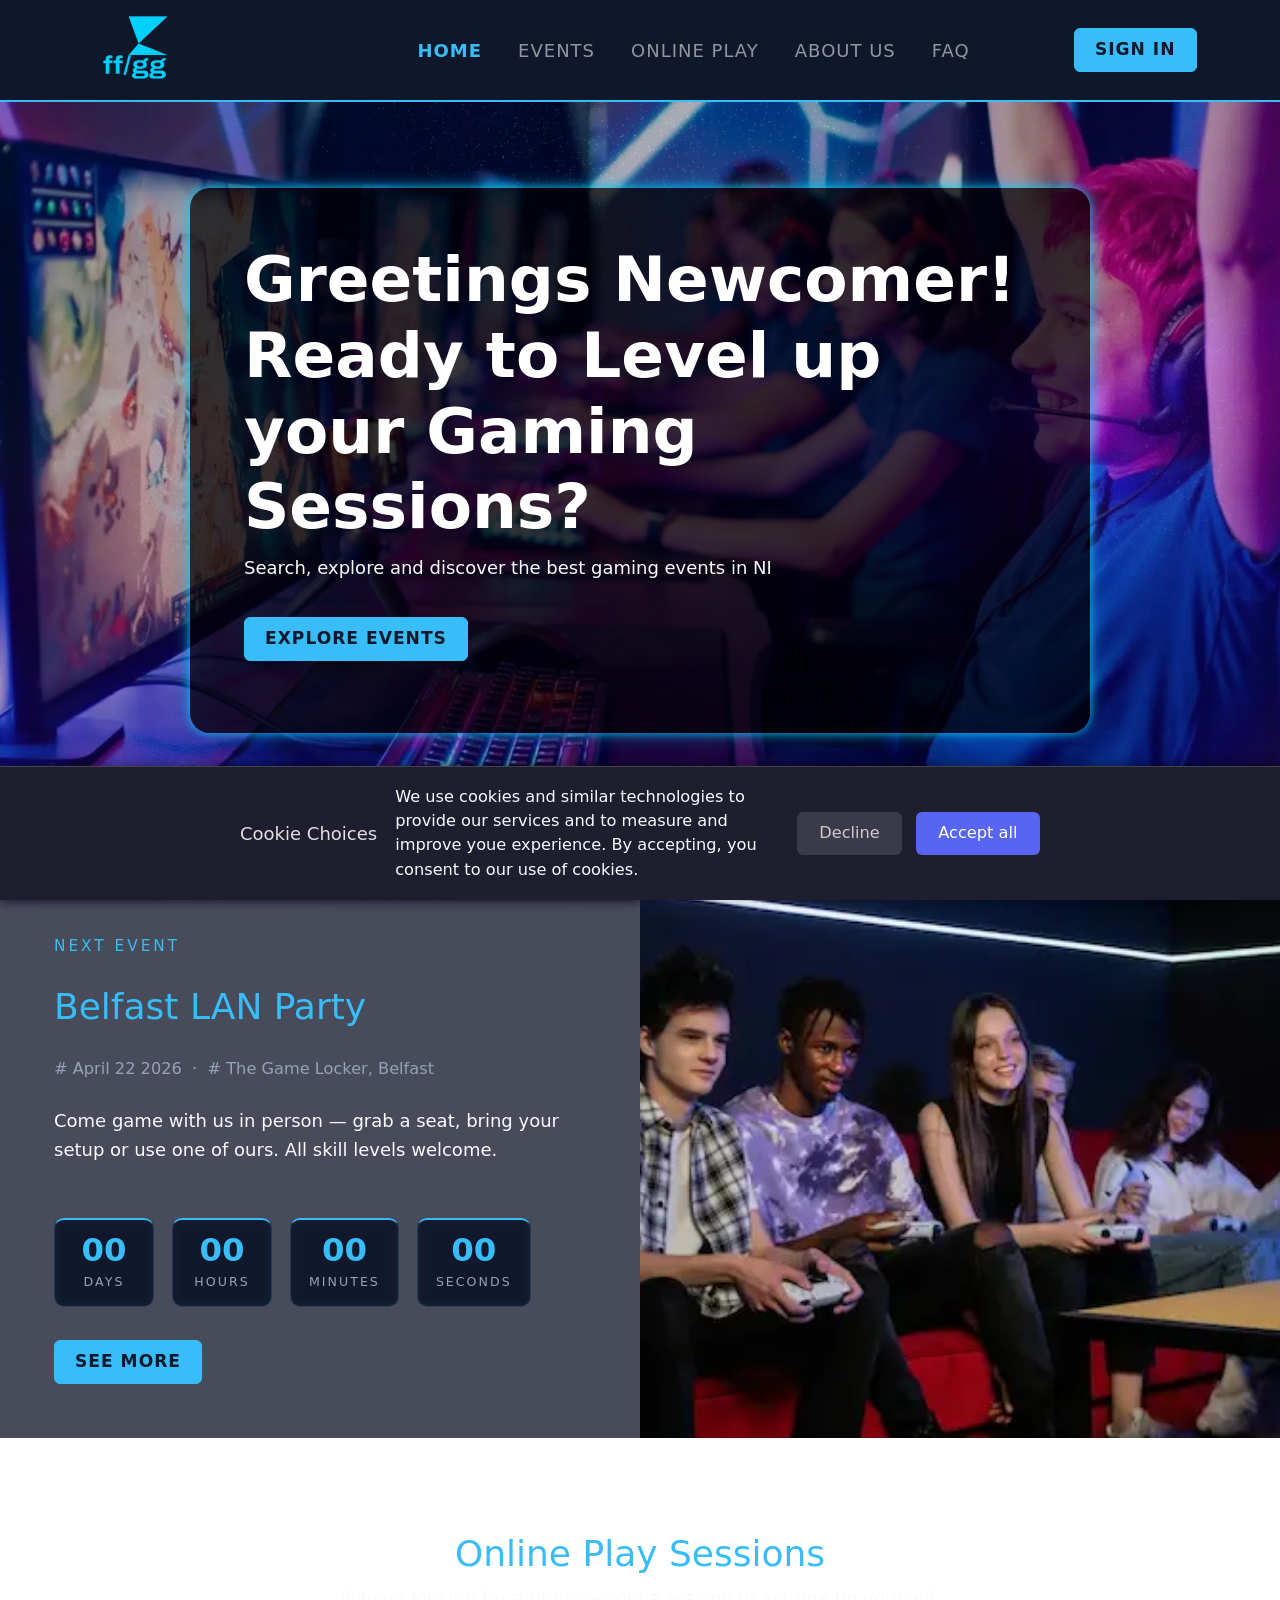
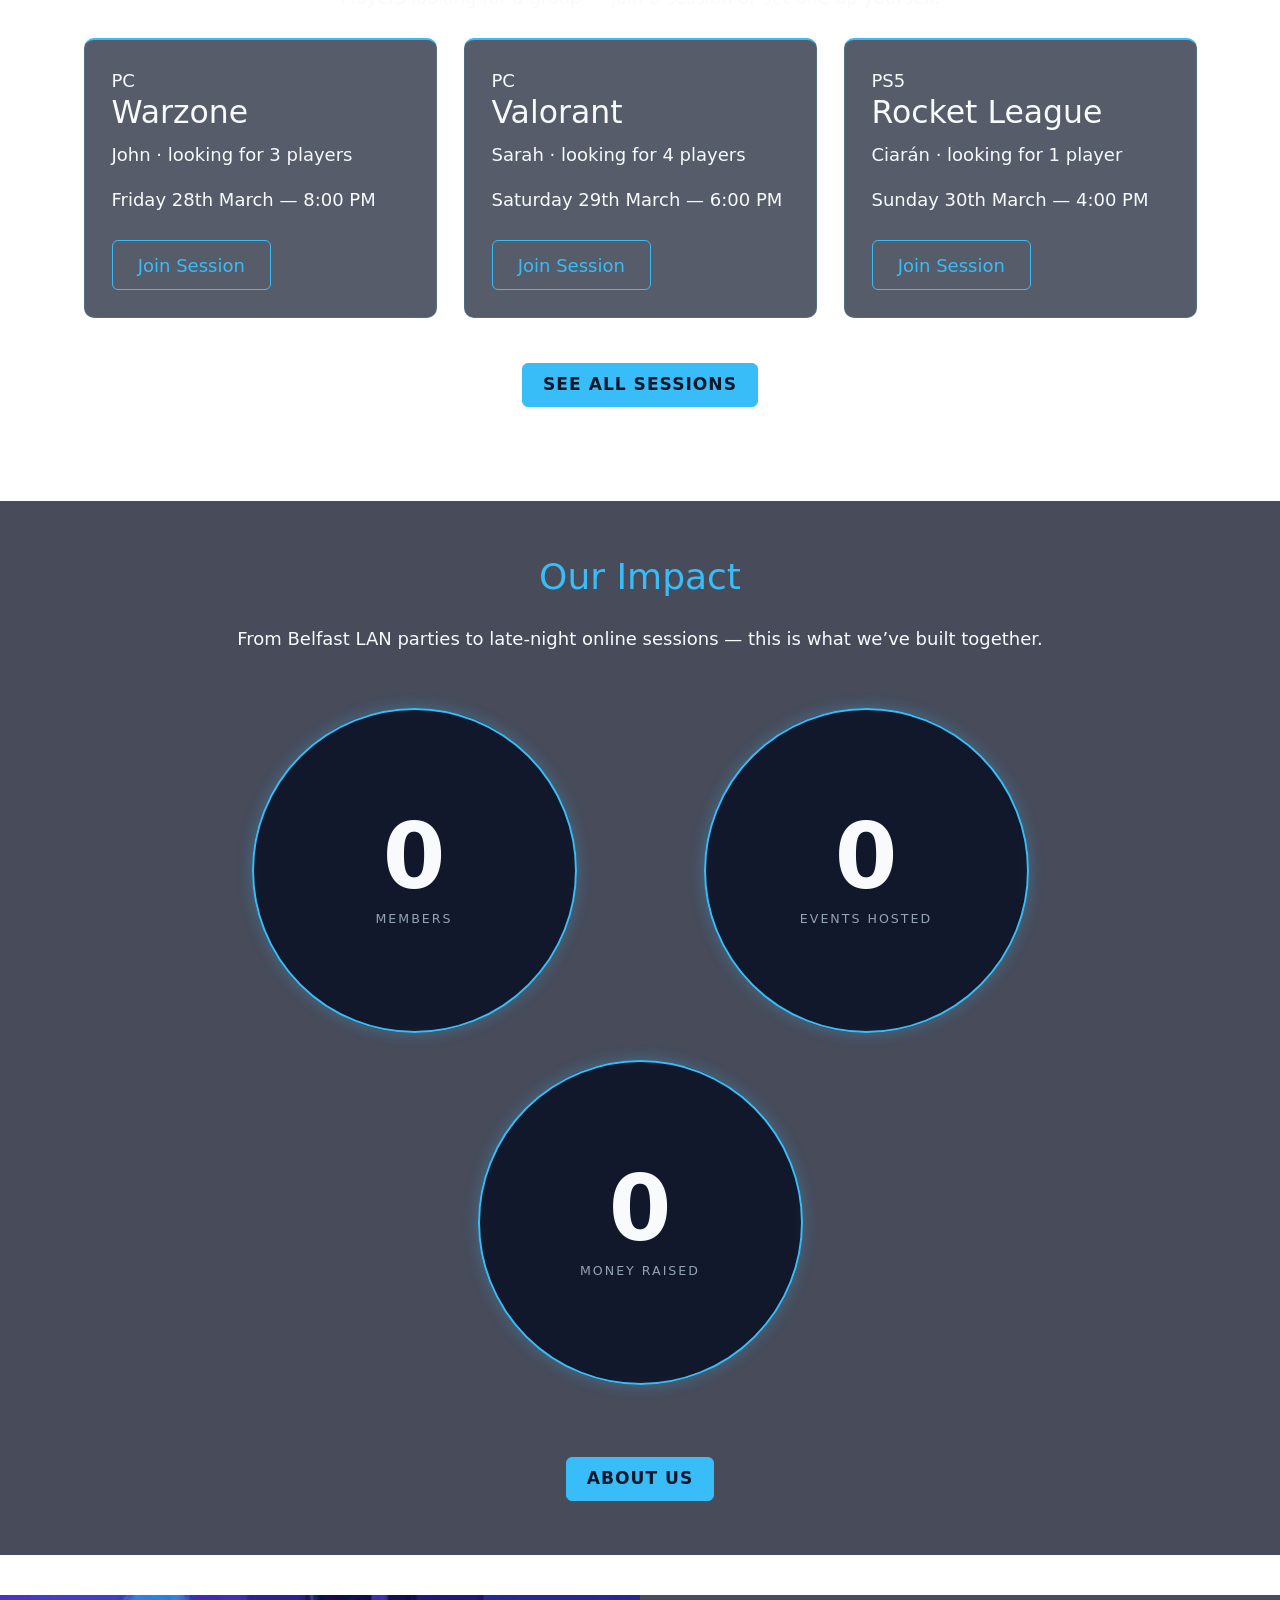
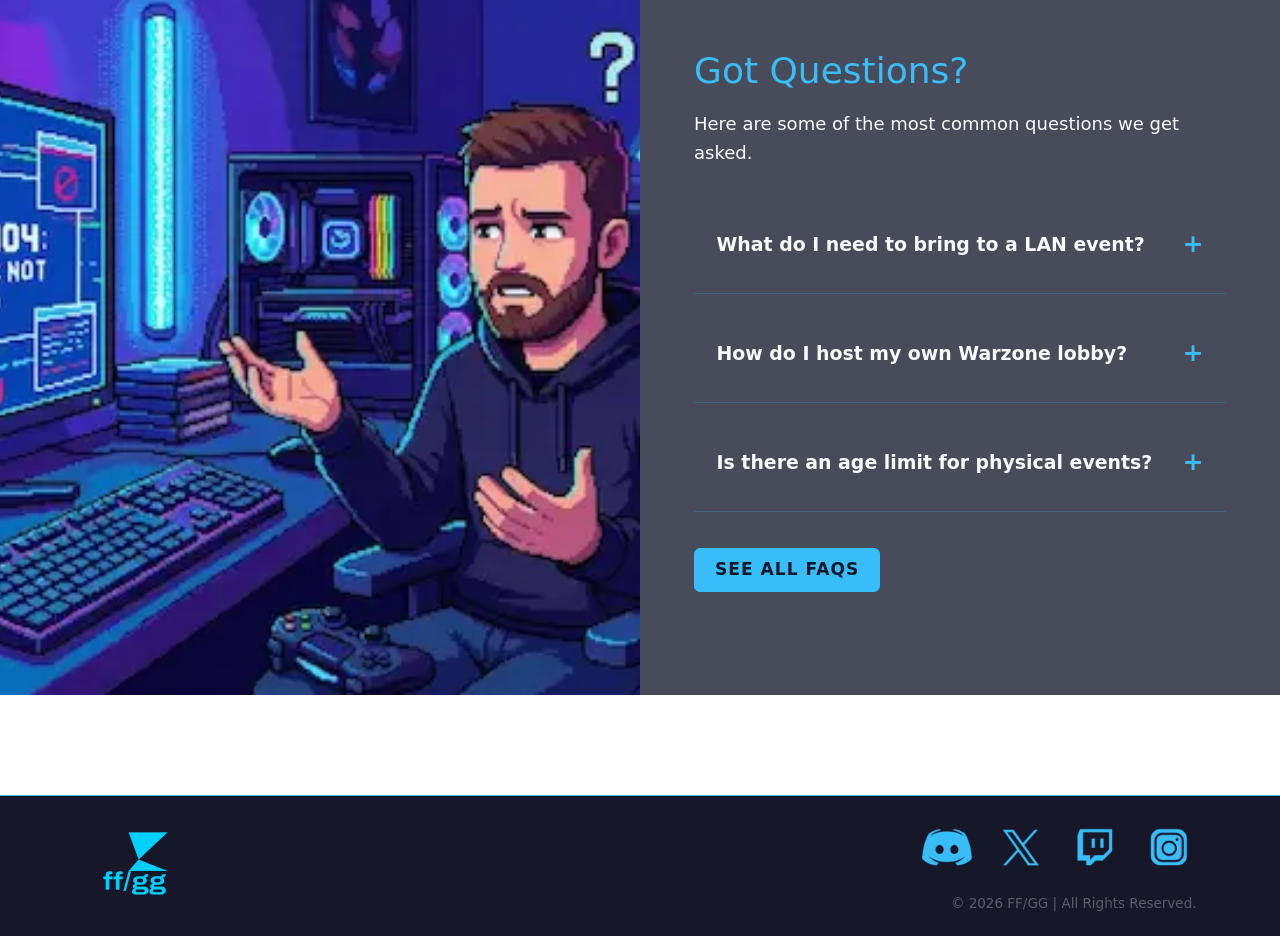
==== index.html @ a5ed3d88 "Cookie concent added to all pages." ====
<!doctype html>
<html lang="en">
  <head>
    <meta charset="UTF-8" />
    <meta name="viewport" content="width=device-width, initial-scale=1.0" />
    <title>Homepage</title>

    <link rel="icon" type="image/png" href="images/favicon.png" />
    <link rel="stylesheet" href="css/bootstrap.min.css" />
    <link rel="stylesheet" href="css/stylesheet.css" />
  </head>

  <body>
    <!-- NAVBAR - navbar-expand-lg: collapses to hamburger below lg breakpoint -->

    <nav class="navbar navbar-expand-lg navbar-dark" id="mainNav">
      <div class="container">
        <a
          class="navbar-brand nav-brand d-flex align-items-center"
          href="index.html"
        >
          <img
            src="images/Ffgglogo.png"
            alt="ff/gg.co.uk Logo"
            class="nav-logo-img"
          />
        </a>

        <button
          class="navbar-toggler"
          type="button"
          data-bs-toggle="collapse"
          data-bs-target="#navbarLinks"
          aria-controls="navbarLinks"
          aria-expanded="false"
          aria-label="Open navigation menu"
        >
          <span class="navbar-toggler-icon"></span>
        </button>

        <div class="collapse navbar-collapse" id="navbarLinks">
          <ul class="navbar-nav me-auto">
            <li class="nav-item">
              <a class="nav-link active" href="index.html">Home</a>
            </li>
            <li class="nav-item">
              <a class="nav-link" href="events.html">Events</a>
            </li>
            <li class="nav-item">
              <a class="nav-link" href="online-play.html">Online Play</a>
            </li>
            <li class="nav-item">
              <a class="nav-link" href="about.html">About Us</a>
            </li>
            <li class="nav-item">
              <a class="nav-link" href="faq.html">faq</a>
            </li>
          </ul>

          <div id="accountContainer">
            <button
              id="accButton"
              class="btn-filled"
              onclick="toggleAccount()"
              aria-expanded="false"
              aria-controls="accMenu"
            >
              Sign In
            </button>
            <div id="accMenu" role="region" aria-labelledby="accButton">
              <!-- TODO: create JS to collect user details and store locally -->
              <form onsubmit="return saveDetails();">
                <label for="username">Username</label>
                <input
                  type="text"
                  id="username"
                  class="form-control"
                  name="username"
                  aria-describedby="usernameErr"
                />
                <span id="usernameErr" class="hidden-error" role="alert"
                  >Please enter a username</span
                >

                <label for="password">Password</label>
                <input
                  type="password"
                  id="password"
                  class="form-control"
                  name="password"
                  aria-describedby="passwordErr"
                />
                <span id="passwordErr" class="hidden-error" role="alert"
                  >Password must be at least 6 characters</span
                >

                <div class="form-check mt-2 mb-1">
                  <input
                    class="form-check-input"
                    type="checkbox"
                    id="stayLoggedIn"
                    checked
                  />
                  <label class="form-check-label" for="stayLoggedIn">
                    Stay logged in
                  </label>
                </div>
                <input
                  type="submit"
                  class="btn btn-primary mt-2 w-100"
                  value="Submit"
                />
              </form>
            </div>
          </div>
        </div>
      </div>
    </nav>

    <!-- HERO SECTION -->

    <header>
      <section class="hero-banner-container">
        <!-- Hero background image — position absolute in CSS to sit behind the card -->
        <img
          src="images/banner.webp"
          id="heroBannerImg"
          alt="Gamers competing at a LAN event"
          fetchpriority="high"
        />

        <div
          class="d-flex justify-content-center align-items-center w-100 h-100"
        >
          <div id="heroContent" class="glow-card">
            <h1 class="text-white display-4 fw-bold">
              Greetings <span id="heroName">Newcomer</span>!<br />
              Ready to Level up your Gaming Sessions?
            </h1>
            <p>Search, explore and discover the best gaming events in NI</p>
            <p>
              <a href="events.html" class="btn btn-lg mt-3 btn-filled"
                >Explore Events</a
              >
            </p>
          </div>
        </div>
      </section>
    </header>

    <!-- EVENTS preview section -->

    <!--  align-items-stretch: both columns match each other's height. 
      g-0: removes efault Bootstrap column gutter, closing  gap between image & text column
     -->

    <section id="eventsPreview" class="section-divider reveal">
      <div class="container-fluid px-0">
        <div class="row g-0 align-items-stretch">
          <!-- Left column: event text & button
               d-flex + flex-column -  content vertically
               justify-content-center -centres content in column height -->
          <div
            class="col-md-6 d-flex flex-column justify-content-center events-preview-text"
          >
            <p class="events-preview-label">Next Event</p>
            <h2>Belfast LAN Party</h2>
            <p class="events-meta">
              # 30th March 2026 &nbsp;·&nbsp; # The Game Locker, Belfast
            </p>
            <p>
              Come game with us in person — grab a seat, bring your setup or use
              one of ours. All skill levels welcome.
            </p>
            <div
              id="eventCountdown"
              class="countdown-timer mt-4"
              aria-live="polite"
            >
              <span class="card-base countdown-unit">
                <span class="countdown-number">00</span>
                <span class="countdown-label">Days</span>
              </span>
              <span class="card-base countdown-unit">
                <span class="countdown-number">00</span>
                <span class="countdown-label">Hours</span>
              </span>
              <span class="card-base countdown-unit">
                <span class="countdown-number">00</span>
                <span class="countdown-label">Minutes</span>
              </span>
              <span class="card-base countdown-unit">
                <span class="countdown-number">00</span>
                <span class="countdown-label">Seconds</span>
              </span>
            </div>
            <div>
              <a href="events.html" class="btn mt-3 btn-filled">See More</a>
            </div>
          </div>

          <!-- Right column: photo -->
          <div class="col-md-6 events-preview-img-col">
            <img
              src="images/lanimage.webp"
              class="w-100 h-100"
              alt="People enjoying a LAN party"
            />
          </div>
        </div>
      </div>
    </section>

    <!-- ONLINE PLAY PREVIEW Section -->

    <!--  container py-5 - centre content with vertical padding. -->
    <!-- row g-4: three columns with gutters between them. col-md-4: one third width on md+, full width stacked on mobile -->
    <section
      class="container-fluid py-5 section-divider reveal"
      id="onlinePlayPreview"
    >
      <div class="container">
        <div class="text-center mb-4">
          <h2>Online Play Sessions</h2>
          <p>
            Players looking for a group — join a session or set one up yourself.
          </p>
        </div>

        <div class="row g-4">
          <div class="col-md-4">
            <div class="session-prevcard card-base">
              <span class="platform-tag">PC</span>
              <h3>Warzone</h3>
              <p class="session-detail">
                <span class="session-dot"></span>John · looking for 3 players
              </p>
              <p class="session-detail">
                <span class="session-dot"></span>Friday 28th March — 8:00 PM
              </p>
              <a
                href="online-play.html"
                class="btn btn-sm btn-outline-success mt-2"
                >Join Session</a
              >
            </div>
          </div>

          <div class="col-md-4">
            <div class="session-prevcard card-base">
              <span class="platform-tag">PC</span>
              <h3>Valorant</h3>
              <p class="session-detail">
                <span class="session-dot"></span>Sarah · looking for 4 players
              </p>
              <p class="session-detail">
                <span class="session-dot"></span>Saturday 29th March — 6:00 PM
              </p>
              <a
                href="online-play.html"
                class="btn btn-sm btn-outline-success mt-2"
                >Join Session</a
              >
            </div>
          </div>

          <div class="col-md-4">
            <div class="session-prevcard card-base">
              <span class="platform-tag">PS5</span>
              <h3>Rocket League</h3>
              <p class="session-detail">
                <span class="session-dot"></span>Ciarán · looking for 1 player
              </p>
              <p class="session-detail">
                <span class="session-dot"></span>Sunday 30th March — 4:00 PM
              </p>
              <a
                href="online-play.html"
                class="btn btn-sm btn-outline-success mt-2"
                >Join Session</a
              >
            </div>
          </div>
        </div>

        <div class="text-center mt-4">
          <a href="online-play.html" class="btn btn-lg mt-3 btn-filled"
            >See All Sessions</a
          >
        </div>
      </div>
    </section>

    <div class="section-divider"></div>

    <!-- ABOUT US PREVIEW -->

    <div class="row g-0">
      <div
        class="col-md-12 d-flex flex-column events-preview-text text-center reveal"
      >
        <h2>Our Impact</h2>
        <p>
          From Belfast LAN parties to late-night online sessions — this is what
          we’ve built together.
        </p>
        <div
          id="aboutStats"
          class="d-flex justify-content-center flex-wrap gap-4 mt-4 mb-5 w-100"
        >
          <span class="card-base stat-bubble">
            <span class="aboutStat">0</span>
            <span class="countdown-label">Members</span>
          </span>
          <span class="card-base stat-bubble">
            <span class="aboutStat">0</span>
            <span class="countdown-label">Events Hosted</span>
          </span>
          <span class="card-base stat-bubble">
            <span class="aboutStat">0</span>
            <span class="countdown-label">Money Raised</span>
          </span>
        </div>
        <div>
          <a href="about.html" class="btn btn-lg mt-3 btn-filled">About Us</a>
        </div>
      </div>
    </div>

    <!-- FAQ Section -->
    <section id="faqPreview" class="section-divider reveal">
      <div class="container-fluid px-0">
        <div class="row g-0">
          <!-- Image column -->
          <div class="col-md-6 events-preview-img-col order-md-1">
            <img
              src="images/faqPrev.webp"
              class="w-100 h-100"
              alt="A man looking confused at an error on his computer screen"
            />
          </div>

          <!-- Text and accordion column -->
          <div
            class="col-md-6 flex-column justify-content-center events-preview-text order-md-2"
          >
            <h2>Got Questions?</h2>
            <p>Here are some of the most common questions we get asked.</p>

            <div class="faq-item mb-2">
              <button class="faq-question">
                What do I need to bring to a LAN event?
              </button>
              <div class="faq-answer">
                <p>
                  Bring your own PC or laptop, peripherals, and a power strip.
                  We provide desks, internet and a great atmosphere.
                </p>
              </div>
            </div>

            <div class="faq-item mb-2">
              <button class="faq-question">
                How do I host my own Warzone lobby?
              </button>
              <div class="faq-answer">
                <p>
                  Head to the Online Play page, create a session listing with
                  your preferred time and player count and wait for others to
                  join.
                </p>
              </div>
            </div>

            <div class="faq-item mb-2">
              <button class="faq-question">
                Is there an age limit for physical events?
              </button>
              <div class="faq-answer">
                <p>
                  Most events are open to all ages, though some late-night
                  events are 16+. Requirements are listed on each individual
                  event listing.
                </p>
              </div>
            </div>

            <div class="mt-3">
              <a href="faq.html" class="btn btn-lg mt-3 btn-filled"
                >See All FAQs</a
              >
            </div>
          </div>
        </div>
      </div>
    </section>

    <!-- FOOTER -->

    <div id="cookie-banner" style="display: none;">
  <div class="cookie-content">
    <h3>Cookie Choices</h3>
    <p>
      We use cookies and similar technologies to provide our services and to measure and improve youe experience.
      By accepting, you consent to our use of cookies.
    </p>
    <div class="cookie-buttons">
      <button id="cookie-decline">Decline</button>
      <button id="cookie-accept">Accept all</button>
    </div>
  </div>
</div>

    <footer id="mainFooter" class="site-footer">
      <div class="container">
        <div class="row align-items-center">
          <div
            class="col-12 col-md-6 footer-brand-column text-center text-md-start mb-2 mb-md-0"
          >
            <a href="/">
              <img
                src="images/Ffgglogo.png"
                alt="Gaming NI Logo"
                class="footer-logo mx-auto mx-md-0"
              />
            </a>
          </div>

          <div
            class="col-12 col-md-6 footer-social-column text-center text-md-end"
          >
            <div
              class="footer-socialLinks d-flex justify-content-center justify-content-md-end gap-2 gap-md-3 mb-0 mb-md-3"
            >
              <a
                href="https://discord.com/"
                target="_blank"
                class="social-icon-link"
              >
                <img
                  src="images/externallogo_discord.png"
                  alt="Discord"
                  class="social-icon"
                />
              </a>
              <a href="https://x.com/" target="_blank" class="social-icon-link">
                <img
                  src="images/externallogo_x.png"
                  alt="X"
                  class="social-icon"
                />
              </a>
              <a
                href="https://twitch.tv/"
                target="_blank"
                class="social-icon-link"
              >
                <img
                  src="images/externallogo_twitch.png"
                  alt="Twitch"
                  class="social-icon"
                />
              </a>
              <a
                href="https://instagram.com/"
                target="_blank"
                class="social-icon-link"
              >
                <img
                  src="images/externallogo_instagram.png"
                  alt="Instagram"
                  class="social-icon"
                />
              </a>
            </div>

            <p class="footer-copy d-none d-md-block mb-0">
              © 2026 FF/GG | All Rights Reserved.
            </p>
          </div>

          <div class="col-12 text-center d-md-none mt-4">
            <p class="footer-copy mb-0">© 2026 FF/GG | All Rights Reserved.</p>
          </div>
        </div>
      </div>
    </footer>

    <script src="js/jquery-3.7.1.min.js"></script>
    <script src="js/bootstrap.bundle.min.js"></script>
    <script src="js/script.js"></script>
  </body>
</html>
---- css/stylesheet.css ----
:root {
  /* Consistent Brand Colours */
  --accent: #38bdf8;
  --accent-hover: #ffffff;

  /* Background Layers (darkest - mid) */
  --bg-darkest: #0f172a;
  --bg-dark: #1e293b;
  --bg-mid: rgba(10, 15, 35, 0.75);
  /* Text Styling */
  --text-light: #f8fafc;
  --text-body: #cbd5e1;
  --text-muted: #94a3b8;
  --text-faint: #64748b;

  --border-accent: 1px solid var(--accent);
  --border-accent-faint: 1px solid rgba(56, 189, 248, 0.2);
  --card-bg: rgba(15, 23, 42, 0.7);
  --card-bg-hover: rgba(15, 23, 42, 0.9);

  --error: #ef4444;
}

body {
  background-image: url("/images/bg.webp");
  background-repeat: no-repeat;
  background-attachment: fixed; /* keeps bg fixed while page scrolls */
  background-size: cover;
}

p {
  color: var(--text-light);
}

h2 {
  color: var(--accent);
}

/* Base font sizes using rem — one change scales the whole site */
html {
  font-size: 16px; /* mobile */
}

@media (min-width: 768px) {
  html {
    font-size: 17px; /* tablet */
  }
}

@media (min-width: 992px) {
  html {
    font-size: 18px; /* desktop */
  }
}

/* ── SHARED GLOW CARD styling ── */

.glow-card {
  background: rgba(0, 0, 0, 0.7);
  border-radius: 20px;
  box-shadow:
    0 0 10px rgba(0, 208, 255, 0.781),
    0 0 20px rgba(0, 208, 255, 0.479);
}

/* -- SHARED NON GLOWY CARD  styling */
.card-base {
  background: var(--card-bg);
  border: var(--border-accent-faint);
  border-top: 2px solid var(--accent);
  border-radius: 10px;
  padding: var(--space-md);
  color: var(--text-light);
  backdrop-filter: blur(4px);
  transition: all 0.2s ease;
}

.session-prevcard {
  border-radius: 10px;
  padding: 1.5rem;
  height: 100%; /* make all cards in the same row equal height */
}

/* ── GENERIC BUTTON STYLING ── */
/* Bootstrap classes kept for responsiveness, visual style overridden here */
button,
.btn {
  padding: 0.6rem 1.4rem;
  border-radius: 6px;
  font-size: 1rem;
  cursor: pointer;
  border: var(--border-accent);
  background: transparent;
  color: var(--accent);
  transition: all 0.2s ease;
}

button:hover,
.btn:hover {
  background-color: var(--accent);
  color: var(--bg-darkest);
}

/* styling for CTA  buttons */
.btn-filled {
  font-size: 0.95rem;
  padding: 8px 20px;
  letter-spacing: 1px;
  text-transform: uppercase;
  background-color: var(--accent);
  color: var(--bg-darkest);
  font-weight: 600;
}

.btn-filled:hover {
  background-color: var(--bg-darkest);
  color: var(--accent);
  border: var(--border-accent);
}

/* ── NAVBAR ── */

#mainNav {
  background-color: var(--bg-darkest);
  border-bottom: 2px solid var(--accent);
  padding: 0; /* Removes vertical gap */
  position: sticky;
  top: 0;
  z-index: 100;
}

/* Brand/Logo styling */
.nav-brand {
  padding-top: 0;
  padding-bottom: 0;
  margin-right: 12rem;
  display: flex;
  align-items: center;
}

/* Add this to control the actual image size */
.nav-brand img {
  height: 100px; /* Adjust this number to make the logo/navbar taller or shorter */
  display: block;
}

.nav-brand:hover {
  color: var(--accent-hover);
}

/* Nav links */
#mainNav .nav-link {
  font-size: 1rem;
  padding: 10px 18px;
  letter-spacing: 1px;
  text-transform: uppercase;
}

#mainNav .nav-link:hover {
  color: var(--accent);
}

/* highlight the active page in the nav */
#mainNav .nav-link.active {
  color: var(--accent);
  font-weight: bold;
}

/* hamurger styling */
.navbar-toggler {
  border: var(--border-accent);
  padding: 4px 8px;
}

/* Mobile nav adjustments (below lg breakpoint) */
@media (max-width: 991px) {
  #mainNav .nav-link {
    border-bottom: 1px solid var(--bg-dark);
    padding: 12px 0;
  }

  .nav-brand {
    margin-right: 0; /* margin was displacing hamburger poistion on smaller screens */
  }

  /* breathing room between nav links and account button on mobile */
  #accountContainer {
    margin-top: 15px;
    margin-bottom: 10px;
  }
}

/* Glowing border effect */

.glow {
  box-shadow: 0 0 20px rgba(56, 189, 248, 0.8);
}

/* ── ACCOUNT DROPDOWN ── */

#accMenu {
  display: none;
  position: absolute;
  top: 100%;
  margin-top: 8px;
  background-color: var(--bg-dark);
  border: var(--border-accent);
  border-radius: 4px;
  padding: 15px;
  width: 220px;
  z-index: 200; /* sits above all other content */
}

#accMenu.open {
  display: block;
}

#accMenu label {
  color: var(--text-muted);
  font-size: 13px;
  display: block;
  margin-top: 10px;
  margin-bottom: 4px;
}

/* Validation error messages */
#usernameErr,
#passwordErr {
  color: var(--error);
  font-size: 12px;
  margin-top: 3px;
}

/* ── HERO BANNER ── */

#heroBannerImg {
  position: absolute;
  top: 0;
  left: 0;
  width: 100%;
  height: 100%;
  object-fit: cover;
  opacity: 0.7;
  z-index: 0;
}

.hero-banner-container {
  width: 100%;
  height: 80vh; /* proportional to  screen height */
  border-bottom: 3px solid var(--accent);
  position: relative;
}

/* unique hero card properties — shared glow styles come from .glow-card */
#heroContent {
  padding: 3rem;
  max-width: 900px; /* stop card getting too wide on large screens*/
  width: 100%;
  margin: 0 1.5rem; /* stops card edge clipping on smaller viewports (mobile)*/
  position: relative;
  z-index: 1; /* puts it on top of bg img */
}

/* for now scoped to #heroContent encase people want h2's on their page to have different styling*/
#heroContent h2 {
  color: var(--text-light);
  padding-top: 20px;
}

#heroName {
  transition: opacity 0.5s ease;
}

/* mobile -reduced padding & font size so card doesn't stretch too much vertically */
@media (max-width: 576px) {
  #heroContent {
    padding: 1.5rem;
  }

  #heroContent h1 {
    font-size: 1.5rem;
  }
}

/* ── EVENTS PREVIEW ── */

.events-preview-text {
  padding: 3rem;
  background: var(--bg-mid);
  backdrop-filter: blur(6px);
  color: var(--text-light);
}

@media (max-width: 576px) {
  .events-preview-text {
    padding: 1rem;
  }
}

@media (min-width: 768px) {
  #faqPreview .events-preview-text {
    min-height: 700px;
  }
}

.events-preview-label {
  color: var(--accent);
  font-size: 0.85rem;
  text-transform: uppercase;
  letter-spacing: 3px;
  margin-bottom: 0.75rem;
}

/* Meta info line (date, location) need to find ICONS */
.events-preview-text .events-meta {
  color: var(--text-muted);
  font-size: 0.9rem;
  margin-bottom: 0.4rem;
}

/* changed muted colour made text a bit harder to read*/
.events-preview-text p {
  line-height: 1.6;
  margin: 1rem 0 1.5rem;
}

.events-preview-img-col img {
  object-fit: cover; /* cover fills height without distorting*/
  min-height: 300px; /* floor height when columns stack on mobile */
}

/* ── ONLINE PLAY ── */

.left {
  float: left;
}

.right {
  float: right;
}
/* animated buttons */
.pressBtn {
  padding: auto;
  font-size: 16px;
  text-align: center;
  cursor: pointer;
  outline: none;
  color: black;
  background-color: var(--accent);
  border: none;
  border-radius: 15px;
  height: auto;
  font-weight: 600;
  text-transform: uppercase;
  font-size: 16px;
  max-width: min-content;
}

.pressBtn:hover {
  background-color: var(--bg-darkest);
  color: var(--accent);
  border: 1px solid var(--accent);
}

/* snackbar styling */
#snackBar,
#signUpPrompt {
  visibility: hidden;
  min-width: 250px;
  margin-left: -125px;
  background-color: var(--bg-dark);
  border: 2px solid var(--accent);
  color: white;
  text-align: center;
  border-radius: 10px;
  padding: 16px;
  position: fixed;
  z-index: 1;
  left: 50%;
  bottom: 30px;
}
/* snackbar after animated button pressed */
#snackBar.show,
#signUpPrompt.show {
  visibility: visible;
  -webkit-animation:
    fadein 0.5s,
    fadeout 0.5s 2.5s;
  animation:
    fadein 0.5s,
    fadeout 0.5s 2.5s;
}

@-webkit-keyframes fadein {
  from {
    bottom: 0;
    opacity: 0;
  }
  to {
    bottom: 30px;
    opacity: 1;
  }
}

@keyframes fadein {
  from {
    bottom: 0;
    opacity: 0;
  }
  to {
    bottom: 30px;
    opacity: 1;
  }
}

@-webkit-keyframes fadeout {
  from {
    bottom: 30px;
    opacity: 1;
  }
  to {
    bottom: 0;
    opacity: 0;
  }
}

@keyframes fadeout {
  from {
    bottom: 30px;
    opacity: 1;
  }
  to {
    bottom: 0;
    opacity: 0;
  }
}

/* filter buttons */
#showAllBtn,
#platformBtn {
  margin: 10px 2px 4px 2px;
  max-width: fit-content;
  font-size: 14px;
  padding: none;
  display: block;
}

/* platform drop down menu search bar */
#platformSearch {
  box-sizing: border-box;
  background-position: 14px 12px;
  font-size: 16px;
  padding: 8px 8px 8px 8px;
  border: none;
  border-bottom: 1px solid #ddd;
}

#platformSearch:focus {
  outline: 3px solid #ddd;
}

.filterMenuTop {
  margin: 2px;
  float: left;
  padding: none;
}

#gamesTitle {
  margin-left: 10px;
  margin-top: 10px;
  font-size: x-large;
  font-weight: 600;
}

.filterMenu {
  border-radius: 10px;
  height: 100%;
  background: var(--card-bg);
  border: var(--border-accent-faint);
  border: 2px solid var(--accent);
  color: var(--text-light);
  backdrop-filter: blur(4px);
  transition: all 0.2s ease;
  margin-left: 10px;
  z-index: 10;
}

/* drop down button content */
.dropdownContent {
  display: none;
  position: absolute;
  background-color: #f6f6f6;
  min-width: 100px;
  overflow: visible;
  border: 1px solid #ddd;
  z-index: 10;
}

.dropdownContent a {
  color: black;
  padding: 10px 10px;
  text-decoration: none;
  display: block;
  z-index: 10;
}

.dropdown a:hover {
  background-color: #ddd;
}
/* filter show */

.show {
  display: block;
}

.filterDiv {
  display: none;
  z-index: 0;
}

.filterShow {
  display: block;
}
/* online play session cards */

.onlinePlaySessionList {
  list-style: none;
  padding: 0;
  margin: 2px;
  margin-right: none;
  z-index: 1;
}

.newspaper {
  column-count: 2;
  column-rule: 1px solid var(--accent);
  text-align: center;
  column-width: 50%;
}

.gameLogoThumb {
  max-width: 100px;
  max-height: 100px;
}

.onlinePlaySessionListDiv {
  z-index: 1;
  border-radius: 10px;
  padding: 0;
  background: var(--card-bg);
  border: 2px solid var(--accent);
  box-shadow:
    0 0 10px rgba(0, 208, 255, 0.781),
    0 0 20px rgba(0, 208, 255, 0.479);
  margin: 10px 0 0 4px;
}

.session-card {
  border-radius: 10px;
  padding: 1.5rem;
  height: 80%;
  border: var(--border-accent-faint);
  border: 2px solid var(--accent);
  color: var(--text-light);
  backdrop-filter: blur(4px);
  transition: all 0.2s ease;
  padding-left: 5px;
}

@media (min-width: 300px) {
  .session-card {
    width: 100%;
  }
}

.session-card:hover {
  transform: scale(1.015);
}

/* game name search box */
#searchMenu {
  width: 98%;
  font-size: 18px;
  padding: 5px;
  margin: 1%;
  border: 1px solid #ddd;
}

/* game name menu */
#menuList {
  list-style-type: none;
  padding: 0;
  margin: 0;
  display: none;
}

.btnFilter {
  color: var(--accent);
  border-bottom: 1px solid;
  font-weight: 600;
}

/* game name list items */
#menuList li a {
  padding: 12px;
  text-decoration: none;
  display: block;
}

#menuList li a:hover {
  background-color: var(--accent);
  color: var(--bg-dark);
}

/* ── ABOUT PREVIEW ── */

.aboutStat {
  font-size: 2.2rem;
  font-weight: 800;
  color: var(--text-light);
  line-height: 1;
}

.stat-bubble {
  display: flex;
  flex-direction: column;
  justify-content: center;
  align-items: center;

  /* create circular shape */
  border-radius: 50%;
  min-height: 200px;
  min-width: 200px;
  border: 2px solid var(--accent);
  box-shadow: 0 0 15px rgba(56, 189, 248, 0.3);
}

/* Large Desktop */
@media (min-width: 1200px) {
  .stat-bubble {
    width: 325px;
    height: 325px;
    margin-left: 50px;
    margin-right: 50px;
  }

  .aboutStat {
    font-size: 5rem;
  }
}

/* ── FAQ PREVIEW ACCORDION ── */

/* inherits card-base border/background from parent faq-item */
.faq-item {
  border-bottom: var(--border-accent-faint);
  padding: 0.5rem 0;
}

/* overrides generic button styles just for the faq question buttons */
.faq-question {
  width: 100%;
  text-align: left;
  background: transparent;
  border: none; /* removes the generic button border */
  color: var(--text-light);
  font-weight: 600;
  padding: 0.75rem 0;
  display: flex;
  justify-content: space-between;
  align-items: center;
}

.faq-question::after {
  content: "+";
  font-size: 1.4rem;
  color: var(--accent);
  transition: transform 0.3s ease;
  flex-shrink: 0; /* stops the + being squashed on small screens */
}

.faq-question.open::after {
  transform: rotate(45deg);
}

/* COMMUNITY FORM */

/* unique community card properties — shared glow styles come from .glow-card */
#communityCard {
  padding: 3rem;
  max-width: 900px;
  margin: 0 auto;
}

#communityCard p {
  color: var(--text-muted);
  font-size: 0.95rem;
}

#signupForm input {
  background: var(--card-bg);
  border: var(--border-accent-faint);
  color: var(--text-light);
  border-radius: 6px;
  padding: 0.75rem 1rem;
  transition: border 0.2s ease;
}

#signupForm input:focus {
  border: var(--border-accent);
  outline: none;
  box-shadow: 0 0 8px rgba(56, 189, 248, 0.3);
}

#signupForm input::placeholder {
  color: var(--text-faint);
}

.signup-error {
  color: var(--error);
  font-size: 0.8rem;
  margin-top: 3px;
  display: none;
  text-align: left;
}

#formMessage {
  margin-top: 1rem;
  color: var(--accent);
  font-size: 0.95rem;
}

/*Countdown Styling */
.countdown-timer {
  display: flex;
  gap: 1rem;
}

.countdown-unit {
  display: flex;
  flex-direction: column;
  align-items: center;
  padding: 0.75rem 1rem;
  margin-bottom: 0.85rem;
  min-width: 100px; /* keep units equal sized */
}

@media (max-width: 576px) {
  .countdown-unit {
    min-width: 70px;
  }
}

.countdown-number {
  font-size: 1.8rem;
  font-weight: 700;
  color: var(--accent);
  line-height: 1;
}

.countdown-label {
  font-size: 0.7rem;
  color: var(--text-muted);
  text-transform: uppercase;
  letter-spacing: 2px;
  margin-top: 0.4rem;
}

/* Page Wide Scroll Reveal */
.reveal {
  opacity: 0;
  transform: translateY(30px);
  transition:
    opacity 0.6s ease,
    transform 0.6s ease;
}

.reveal.visible {
  opacity: 1;
  transform: translateY(0);
}

/* footer styling*/

.site-footer {
  /* Matching Nav styling */
  background-color: rgba(10, 11, 30, 0.95);
  backdrop-filter: blur(10px);
  border-top: 1px solid var(--accent);
  padding: 20px 0;
  margin-top: 100px;
}

.footer-copy {
  color: rgba(255, 255, 255, 0.3);
  font-size: 0.75rem;
}

/* Responsive Scaling */
@media (max-width: 768px) {
  .footer-brand-column,
  .footer-social-column {
    text-align: center;
  }
}

/*homepage section spacing*/
.section-divider {
  margin-top: 40px;
}

/* HOMEPAGE END */
/* NATE EDITS */

.footer-logo {
  max-height: 100px; /* Adjust this number up or down to match your old text size */
  width: auto; /* Ensures the logo doesn't stretch or distort */
  display: block; /* Ensures it sits correctly above the paragraph */
}

/* Restrict the size of the social media images */
.social-icon {
  width: 56px; /* Adjust this to make your icons bigger or smaller */
  height: 56px; /* Keep width and height equal for square/circle icons */
  object-fit: contain; /* Ensures the image doesn't stretch */
  transition: transform 0.2s ease-in-out; /* Smooth setup for a hover effect */
}

/* Optional: Add a subtle 'pop' effect when a user hovers over the icon */
.social-icon-link:hover .social-icon {
  transform: scale(1.1);
}

/* NATE EDITS FINISHED */

@media (max-width: 767.98px) {
  /* Forces the image to the background and locks its corners */
  .mobile-bg-image {
    position: absolute;
    top: 0;
    left: 0;
    right: 0; /* Locks the right edge */
    bottom: 0; /* Locks the bottom edge */
    z-index: 0;
    opacity: 0.25;
  }

  /* Brings the text to the front */
  .mobile-content-front {
    position: relative;
    z-index: 1;
    background-color: transparent; /* Ensure no background color blocks the image */
  }
}
/* =========================================
   1. Navbar & Sign-In Form (Top of Page)
   ========================================= */

/* Hides the form error messages by default in the account dropdown */
.hidden-error {
  display: none;
}

/* Shows the form error messages when validation fails */
.show-error {
  display: block;
}

/* =========================================
   2. Main Events Background (Behind the content)
   ========================================= */

/* Container keeping the image fixed on the right (if using split-screen) */
.sticky-bg-container {
  min-height: 100vh;
}

/* Pushes the background behind the content and handles the bottom fade effect */
.events-bg-layer {
  z-index: 0;
  mask-image: linear-gradient(
    to bottom,
    rgba(0, 0, 0, 1) 90%,
    rgba(0, 0, 0, 0) 100%
  );
  -webkit-mask-image: linear-gradient(
    to bottom,
    rgba(0, 0, 0, 1) 75%,
    rgba(0, 0, 0, 0) 100%
  );
}

/* Ensures the image covers the background properly without squishing */
.bg-cover-image {
  object-fit: cover;
  z-index: 0;
}

/* Controls the solid dark fade over the image (Optional) */
.events-overlay-dark {
  opacity: 0.7;
}

/* The dark gradient that fades from left to right to improve text readability */
.bg-gradient-overlay {
  background: linear-gradient(
    to right,
    rgba(0, 0, 0, 0.95) 0%,
    rgba(0, 0, 0, 0.6) 50%,
    transparent 100%
  );
  pointer-events: none;
  z-index: 1;
}

/* =========================================
   3. Main Events Layout (Front Content)
   ========================================= */

/* Pulls the text and carousel in front of the background layers */
.events-content-layer {
  z-index: 1;
}

/* Bottom border for the main events row using the accent color */
.events-row-wrapper {
  border-bottom: 3px solid var(--accent);
}

/* Sizing for the introductory text at the top of the event list */
.events-intro-text {
  font-size: 1.2rem;
}

/* Background and blur effect for the left-side event list sidebar */
.events-list-sidebar {
  background-color: var(--bg-darkest);
  background-color: rgba(
    0,
    0,
    0,
    0.25
  ); /* Fallback for browsers that don't support backdrop-filter */
  backdrop-filter: blur(10px);
  -webkit-backdrop-filter: blur(10px);
}

/* =========================================
   4. Event Cards & Content
   ========================================= */

/* Ensures the map borders don't spill out of the rounded card */
.event-card-container {
  overflow: hidden;
}

/* Base transition for the event cards for smooth hover effects */
#events-section .glow-card {
  transition:
    box-shadow 0.3s ease-in-out,
    transform 0.3s ease-in-out;
}

/* Glow and lift effect on hover for the event cards */
#events-section .glow-card:hover {
  box-shadow:
    0 0 15px var(--accent),
    0 0 30px var(--accent);
  transform: translateY(-5px);
}

/* Specific text coloring for the event descriptions */
.event-description-text {
  color: var(--text-body);
}

/* Styling for the Google Maps iframes inside cards */
.event-map-iframe {
  border: 0;
  min-height: 180px;
}

/* Consistent color utility used for Union titles */
.text-glow-accent {
  color: var(--accent);
}

/* =========================================
   5. Event Gallery - Full Width Bar
   ========================================= */

/* Creates the opaque bar that stretches the entire width of the screen */
.full-width-bar {
  width: 100vw;
  position: relative;
  left: 50%;
  right: 50%;
  margin-left: -50vw;
  margin-right: -50vw;
  background: rgba(0, 0, 0, 0.6);
  backdrop-filter: blur(8px);
  padding: 20px 0;
  color: white;
}

/* =========================================
   6. Event Gallery Carousel 
   ========================================= */

/* Restrict the height and handle fit for images in the sidebar carousel */
#rightSideCarousel .carousel-item img {
  max-height: 500px;
  object-fit: cover;
  width: 100%;
  border-radius: 8px;
}

/* Shrink the arrow icons for the sidebar carousel */
#rightSideCarousel .carousel-control-prev-icon,
#rightSideCarousel .carousel-control-next-icon {
  width: 1.25rem;
  height: 1.25rem;
}

/* Narrow the clickable area for the sidebar carousel arrows */
#rightSideCarousel .carousel-control-prev,
#rightSideCarousel .carousel-control-next {
  width: 10%;
}

/* Sizing, alignment, and bottom spacing for the main gallery carousel */
#eventGalleryCarousel {
  max-width: 900px;
  margin-left: auto;
  margin-right: auto;
  margin-bottom: 80px;
}

/* Removes background bars from main carousel controls and narrows click area */
.carousel-control-prev,
.carousel-control-next {
  background: transparent;
  border: none;
  width: 5%;
}

/* Styles the main carousel arrows with transitions and theme color filters */
#eventGalleryCarousel .carousel-control-prev-icon,
#eventGalleryCarousel .carousel-control-next-icon,
.carousel-control-prev-icon,
.carousel-control-next-icon {
  width: 2rem;
  height: 2rem;
  background-color: transparent;
  transition: filter 0.3s ease;
  filter: invert(65%) sepia(88%) saturate(452%) hue-rotate(175deg)
    brightness(101%) contrast(97%);
}

/* Changes arrow color to white on hover */
.carousel-control-prev:hover .carousel-control-prev-icon,
.carousel-control-next:hover .carousel-control-next-icon {
  filter: brightness(0) invert(1);
}

/* Slight shrink effect when clicking the arrows */
.carousel-control-prev:active .carousel-control-prev-icon,
.carousel-control-next:active .carousel-control-next-icon {
  transform: scale(0.9);
}

/* =========================================
   7. RSVP Modal (Bottom of Page)
   ========================================= */

/* Dims and blurs the background when the modal opens */
.modal-backdrop.show {
  opacity: 0.5;
  background-color: var(--bg-darkest);
  backdrop-filter: blur(10px);
}

/* Main modal container styling with theme border and blur */
.rsvp-modal-custom {
  border: 2px solid var(--accent);
  backdrop-filter: blur(15px);
}

/* Modal header with faint background tint */
.rsvp-modal-header-custom {
  border-bottom: 1px solid var(--accent);
  background: rgba(56, 189, 248, 0.1);
}

/* Dark mode inputs for the RSVP form */
.rsvp-custom-input {
  background: var(--bg-darkest);
  color: white;
  border: var(--border-accent-faint);
}

/* Fixes placeholder text color and opacity for RSVP inputs */
#rsvpName::placeholder,
#rsvpEmail::placeholder {
  color: rgba(255, 255, 255, 0.7);
  opacity: 1;
}

/* END OF NATE'S EDITS */

/* ABOUT US PAGE - Zack */
.review-card {
  position: relative;
  display: flex;
  flex-direction: column;
  margin-bottom: 20px;
  padding-bottom: 25px;
  border-bottom: 1px solid var(--border-accent-faint);
}

.review-card:last-child {
  border-bottom: none;
}

.review-user {
  color: var(--accent);
  font-weight: 500;
  opacity: 0.9;
}

.delete-icon {
  position: relative;
  bottom: 5px;
  right: 5px;
  background: none;
  border: none;
  color: var(--accent);
  font-size: 1.2rem;
  cursor: pointer;
  transition: 0.2s;
}

.delete-icon:hover {
  color: var(--accent-hover);
  transform: scale(1.2);
}

.star-rating {
  --size: 2.5rem;
  --val: 2.5;
  --mask: 
    conic-gradient(from -18deg at 61% 34.5%, #0000 108deg, #000 0) 0 0 / var(--size) var(--size),
    conic-gradient(from 270deg at 39% 34.5%, #0000 108deg, #000 0) 0 0 / var(--size) var(--size),
    conic-gradient(from 54deg at 68% 56%, #0000 108deg, #000 0) 0 0 / var(--size) var(--size),
    conic-gradient(from 198deg at 32% 56%, #0000 108deg, #000 0) 0 0 / var(--size) var(--size),
    conic-gradient(from 126deg at 50% 69%, #0000 108deg, #000 0) 0 0 / var(--size) var(--size);

  --background: linear-gradient(
      90deg,
      var(--accent) calc(var(--size) * var(--val)),
      #333 0
  );

  height: var(--size);
  width: calc(5 * var(--size));
  appearance: none;
  border: none;
  cursor: pointer;
}

/* Chrome + Safari */
.star-rating::-webkit-slider-runnable-track {
  height: 100%;
  mask: var(--mask);
  mask-composite: intersect;
  background: var(--background);
}

/* Firefox */
.star-rating::-moz-range-track {
  height: 100%;
  mask: var(--mask);
  mask-composite: intersect;
  background: var(--background);
}

.review-stars {
  color: var(--accent);
  font-size: 1.4rem;
  letter-spacing: 2px;
  text-shadow: 0 0 8px rgba(56, 189, 248, 0.4);
  display: inline-block;
}
/* END OF ABOUT US PAGE - Zack*/

/* FAQ PAGE - karl */
.faq-search,
.faq-textarea,
#faqCategory {
  background: var(--card-bg);
  border: var(--border-accent-faint);
  color: var(--text-light);
  border-radius: 8px;
}

.faq-search:focus,
.faq-textarea:focus,
#faqCategory:focus {
  border: var(--border-accent);
  outline: none;
  box-shadow: 0 0 8px rgba(56, 189, 248, 0.3);
}

.faq-search::placeholder,
.faq-textarea::placeholder {
  color: var(--text-faint);
}

.faq-item {
  overflow: hidden;
}

.faq-question {
  background: transparent;
  border: none;
  color: var(--text-light);
  font-size: 1.05rem;
  font-weight: 600;
  padding: 1.2rem 1.25rem;
  transition: background-color 0.2s ease;
}

.faq-question:hover,
.faq-question:focus {
  background: rgba(56, 189, 248, 0.08);
  color: var(--accent);
}

.faq-answer {
  display: none;
  padding: 0 1.25rem 1.2rem 1.25rem;
}

.faq-answer p {
  margin: 0;
  color: var(--text-body);
}

.faq-filter-btn.active {
  background-color: var(--accent);
  color: var(--bg-darkest);
}

.faq-error {
  display: none;
  color: var(--error);
  font-size: 0.85rem;
  margin-top: 0.35rem;
}

#faqFormMessage {
  color: var(--accent);
}

.community-question {
  border-bottom: 1px solid rgba(56, 189, 248, 0.2);
  padding: 0.9rem 0;
}

.community-question:last-child {
  border-bottom: none;
}

.community-question h4 {
  color: var(--accent);
  font-size: 1rem;
  margin-bottom: 0.35rem;
}

.community-question p {
  margin-bottom: 0.25rem;
}

.faq-question[aria-expanded="true"] {
  color: var(--accent);
}

/* FAQ hover lift effect */
.faq-item {
  transition:
    transform 0.25s ease,
    box-shadow 0.25s ease;
}

.faq-item.glow-card:hover {
  transform: translateY(-6px) scale(1.01);
  box-shadow:
    0 0 20px var(--accent),
    0 0 35px rgba(56, 189, 248, 0.3);
}

/* Feedback 👍👎 styling */

.faq-feedback {
  margin-top: 10px;
  display: flex;
  align-items: center;
  gap: 10px;
  font-size: 0.9rem;
}

.faq-help-btn {
  border: none;
  background: transparent;
  font-size: 1.2rem;
  cursor: pointer;
  transition: transform 0.2s ease;
}

.faq-help-btn:hover {
  transform: scale(1.2);
}

.faq-feedback-msg {
  margin-left: 10px;
  color: var(--accent);
  font-size: 0.85rem;
}

.faq-feedback {
  color: var(--accent);
  font-weight: 600;
}

/* END FAQ PAGE - karl */

#cookie-banner {
  position: fixed;
  bottom: 0;
  left: 0;
  width: 100%;
  background: #1e1e2e;         /* match your site's dark theme */
  color: #e0e0e0;
  border-top: 1px solid #444;
  padding: 1rem;
  z-index: 9999;               /* keeps it above everything */
  box-shadow: 0 -2px 10px rgba(0,0,0,0.3);
}

.cookie-content {
  max-width: 800px;
  margin: 0 auto;
  display: flex;
  flex-wrap: wrap;
  align-items: center;
  gap: 1rem;
}

.cookie-content h3 { margin: 0; font-size: 1rem; }
.cookie-content p  { margin: 0; font-size: 0.9rem; flex: 1; min-width: 200px; }

.cookie-buttons { display: flex; gap: 0.75rem; }

.cookie-buttons button {
  padding: 0.5rem 1.25rem;
  border: none;
  border-radius: 6px;
  cursor: pointer;
  font-size: 0.9rem;
}

#cookie-accept  { background: #5865f2; color: white; }   /* your accent colour */
#cookie-decline { background: #3a3a4a; color: #ccc; }
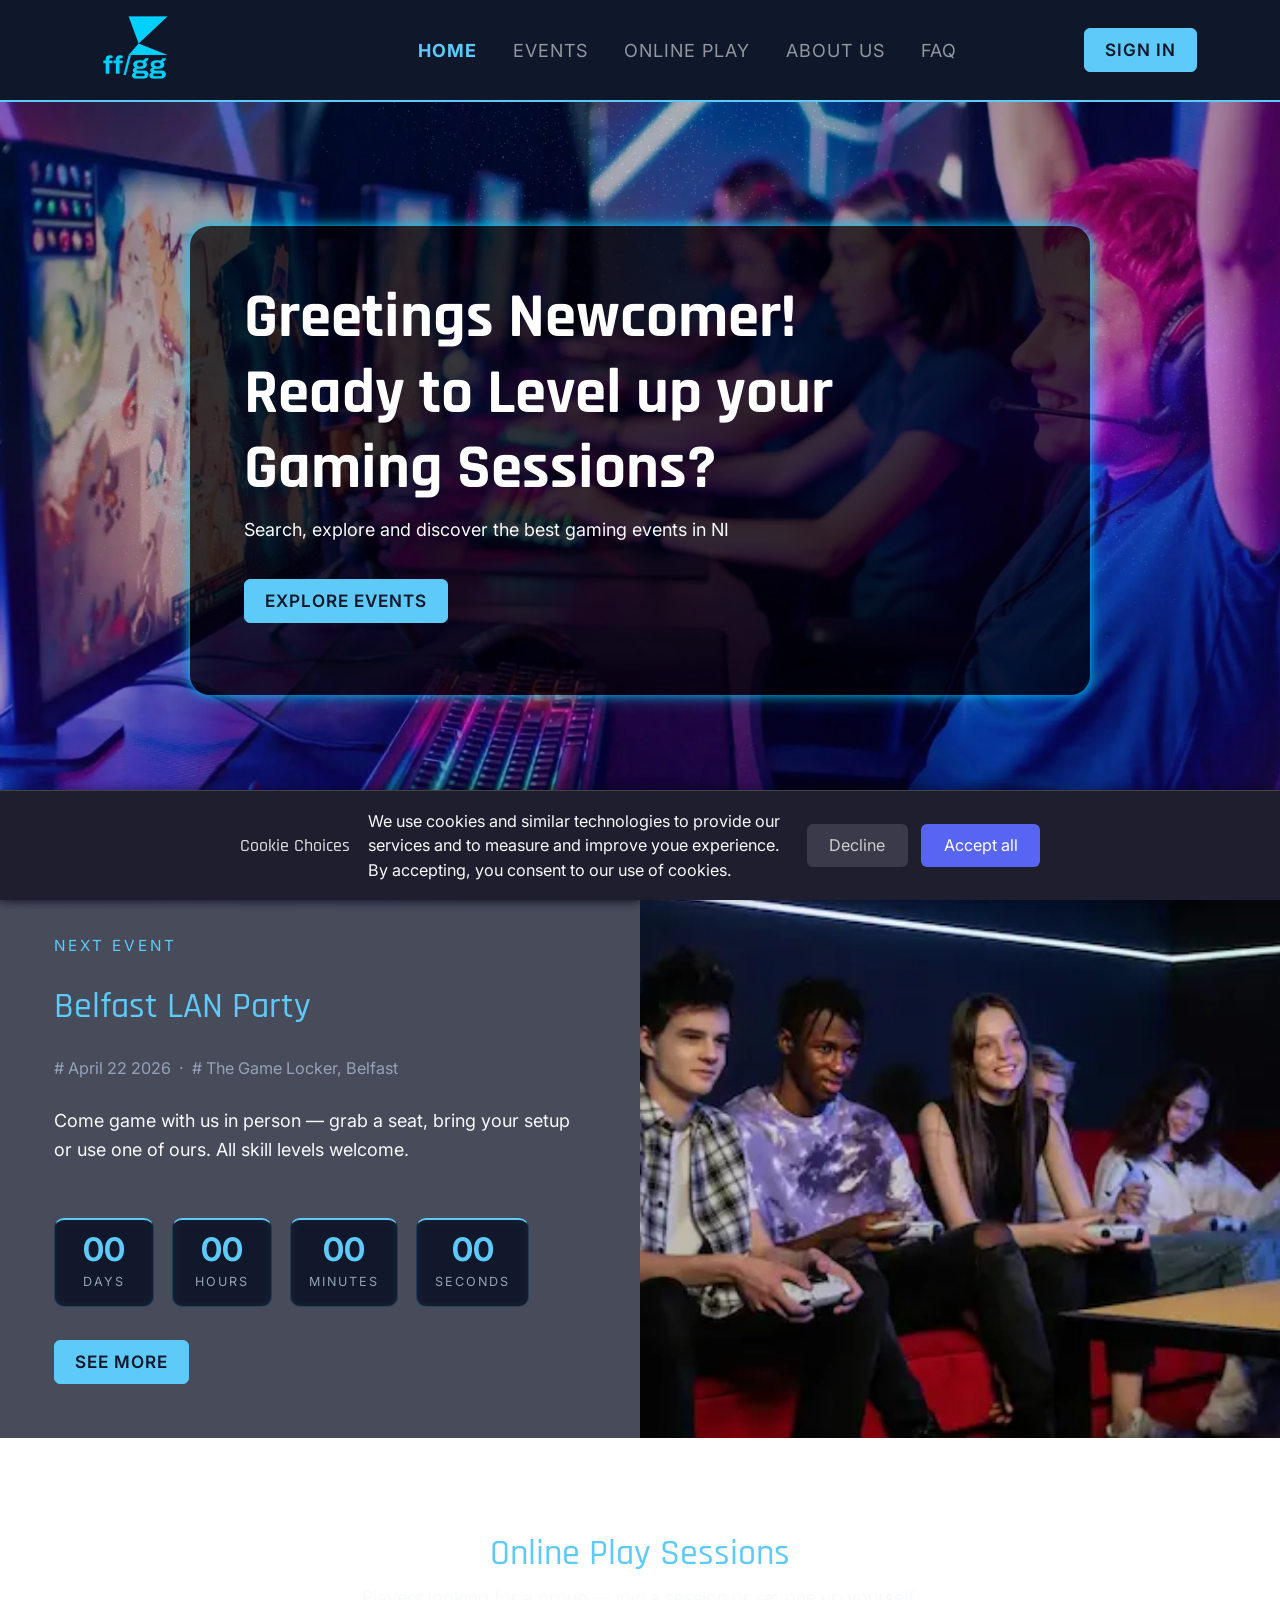
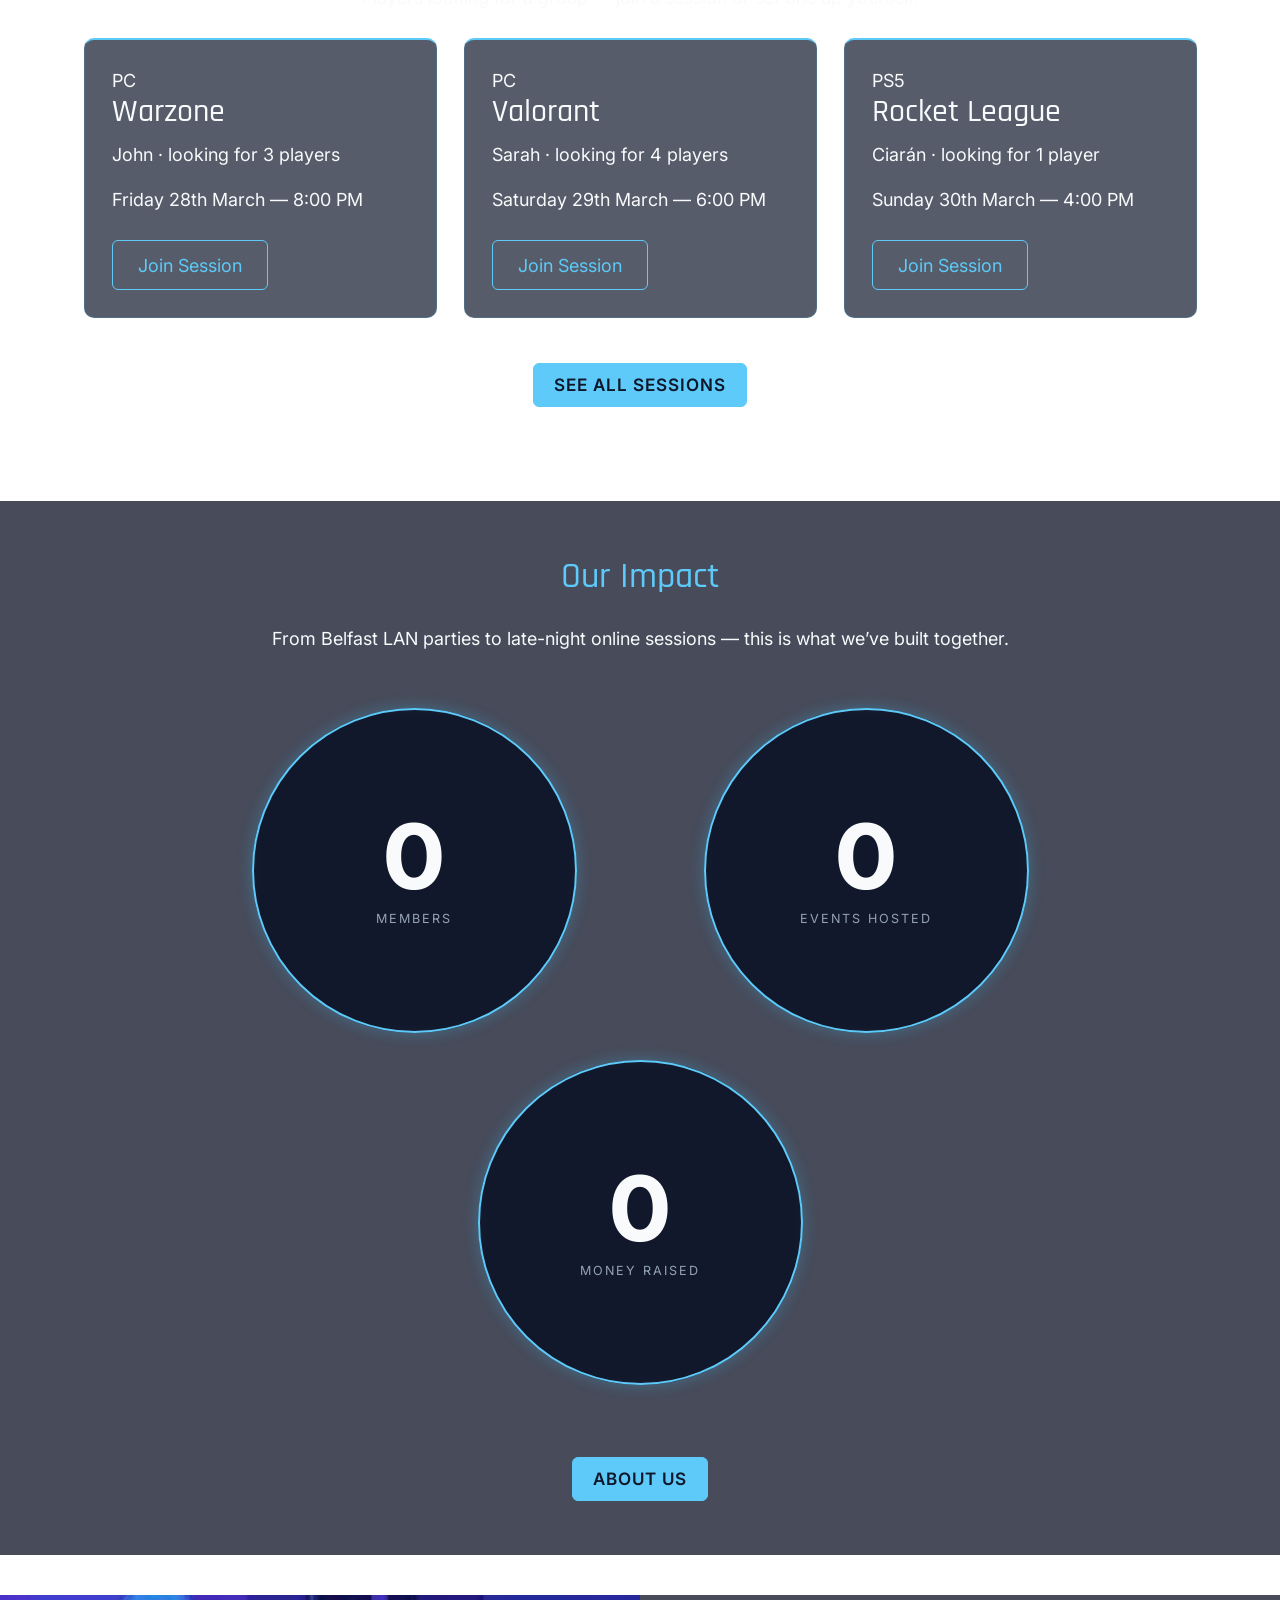
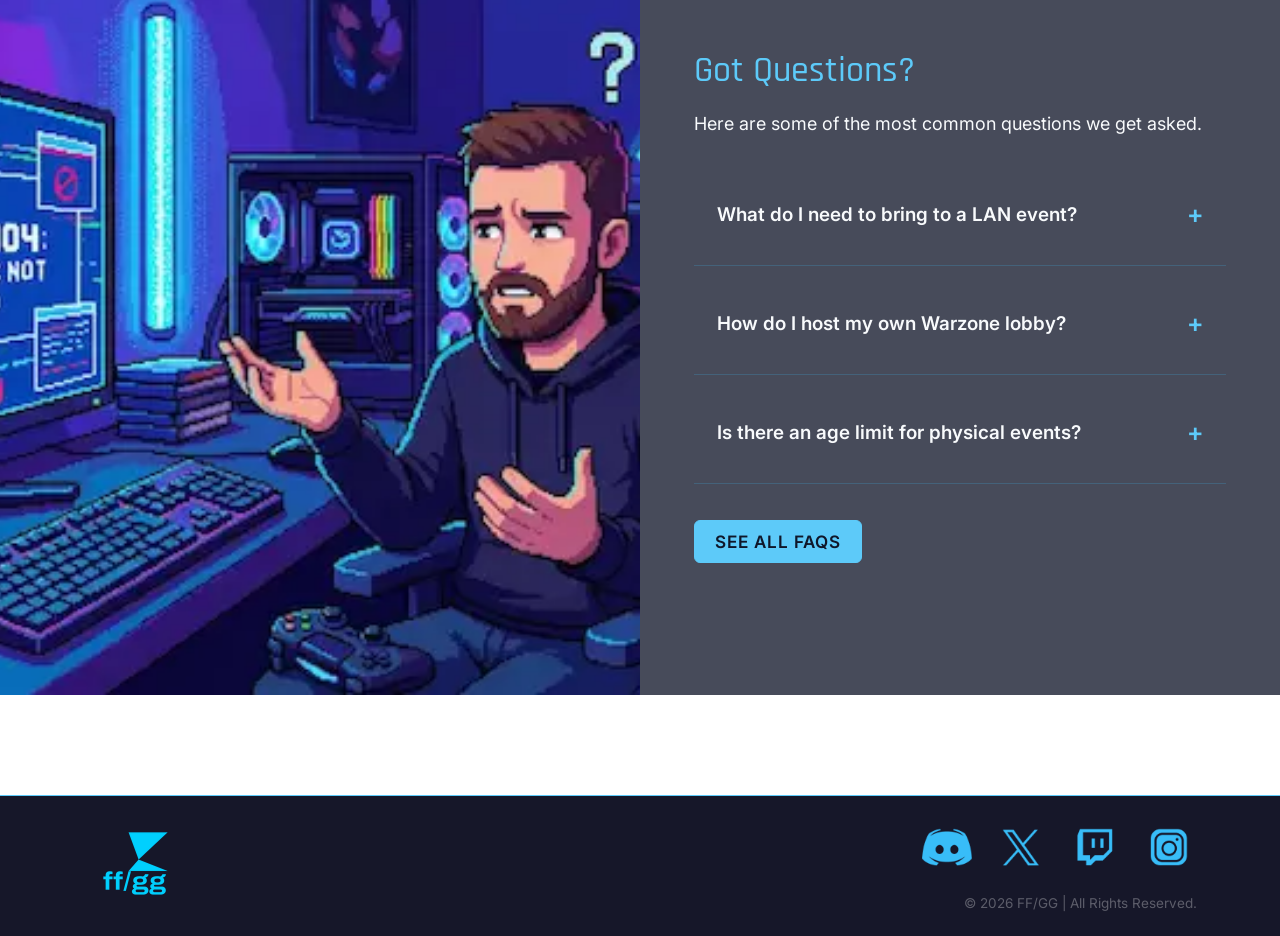
==== commit 3f14ec83: "Added in different fonts and a back up default font." ====
--- a/index.html
+++ b/index.html
@@ -8,6 +8,10 @@
     <link rel="icon" type="image/png" href="images/favicon.png" />
     <link rel="stylesheet" href="css/bootstrap.min.css" />
     <link rel="stylesheet" href="css/stylesheet.css" />
+    <link
+      href="https://fonts.googleapis.com/css2?family=Rajdhani:wght@400;600;700&family=Inter:wght@400;500&display=swap"
+      rel="stylesheet"
+    />
   </head>
 
   <body>
@@ -397,19 +401,20 @@
 
     <!-- FOOTER -->
 
-    <div id="cookie-banner" style="display: none;">
-  <div class="cookie-content">
-    <h3>Cookie Choices</h3>
-    <p>
-      We use cookies and similar technologies to provide our services and to measure and improve youe experience.
-      By accepting, you consent to our use of cookies.
-    </p>
-    <div class="cookie-buttons">
-      <button id="cookie-decline">Decline</button>
-      <button id="cookie-accept">Accept all</button>
+    <div id="cookie-banner" style="display: none">
+      <div class="cookie-content">
+        <h3>Cookie Choices</h3>
+        <p>
+          We use cookies and similar technologies to provide our services and to
+          measure and improve youe experience. By accepting, you consent to our
+          use of cookies.
+        </p>
+        <div class="cookie-buttons">
+          <button id="cookie-decline">Decline</button>
+          <button id="cookie-accept">Accept all</button>
+        </div>
+      </div>
     </div>
-  </div>
-</div>
 
     <footer id="mainFooter" class="site-footer">
       <div class="container">
--- a/css/stylesheet.css
+++ b/css/stylesheet.css
@@ -1,6 +1,6 @@
 :root {
   /* Consistent Brand Colours */
-  --accent: #38bdf8;
+  --accent: #5dcaf9;
   --accent-hover: #ffffff;
 
   /* Background Layers (darkest - mid) */
@@ -22,14 +22,22 @@
 }
 
 body {
-  background-image: url("/images/bg.webp");
+  background-image: url("../images/bg.webp");
   background-repeat: no-repeat;
   background-attachment: fixed; /* keeps bg fixed while page scrolls */
   background-size: cover;
+
+  font-family: "Inter", system-ui, sans-serif;
 }
 
 p {
   color: var(--text-light);
+}
+
+h1,
+h2,
+h3 {
+  font-family: "Rajdhani", system-ui, sans-serif;
 }
 
 h2 {
@@ -331,10 +339,12 @@
 
 /* ── ONLINE PLAY ── */
 
+/* class to float left */
 .left {
   float: left;
 }
 
+/* class to float right */
 .right {
   float: right;
 }
@@ -356,6 +366,7 @@
   max-width: min-content;
 }
 
+/* press button on hover effect */
 .pressBtn:hover {
   background-color: var(--bg-darkest);
   color: var(--accent);
@@ -390,7 +401,7 @@
     fadein 0.5s,
     fadeout 0.5s 2.5s;
 }
-
+/* snackbar animation */
 @-webkit-keyframes fadein {
   from {
     bottom: 0;
@@ -458,20 +469,20 @@
 #platformSearch:focus {
   outline: 3px solid #ddd;
 }
-
+/* filter menu top section */
 .filterMenuTop {
   margin: 2px;
   float: left;
   padding: none;
 }
-
+/* games titles */
 #gamesTitle {
   margin-left: 10px;
   margin-top: 10px;
   font-size: x-large;
   font-weight: 600;
 }
-
+/* filter menu div */
 .filterMenu {
   border-radius: 10px;
   height: 100%;
@@ -496,6 +507,7 @@
   z-index: 10;
 }
 
+/* dropdown content elemets */
 .dropdownContent a {
   color: black;
   padding: 10px 10px;
@@ -507,8 +519,8 @@
 .dropdown a:hover {
   background-color: #ddd;
 }
+
 /* filter show */
-
 .show {
   display: block;
 }
@@ -530,7 +542,7 @@
   margin-right: none;
   z-index: 1;
 }
-
+/* online play session card divider */
 .newspaper {
   column-count: 2;
   column-rule: 1px solid var(--accent);
@@ -538,11 +550,13 @@
   column-width: 50%;
 }
 
+/* game logos in online session cards */
 .gameLogoThumb {
   max-width: 100px;
   max-height: 100px;
 }
 
+/* online play session div  */
 .onlinePlaySessionListDiv {
   z-index: 1;
   border-radius: 10px;
@@ -555,6 +569,7 @@
   margin: 10px 0 0 4px;
 }
 
+/* online play session cards in the div */
 .session-card {
   border-radius: 10px;
   padding: 1.5rem;
@@ -1109,6 +1124,8 @@
 /* END OF NATE'S EDITS */
 
 /* ABOUT US PAGE - Zack */
+
+/* Review card container styling */
 .review-card {
   position: relative;
   display: flex;
@@ -1118,16 +1135,19 @@
   border-bottom: 1px solid var(--border-accent-faint);
 }
 
+/* Removes bottom border of last card */
 .review-card:last-child {
   border-bottom: none;
 }
 
+/* Styling for the review user */
 .review-user {
   color: var(--accent);
   font-weight: 500;
   opacity: 0.9;
 }
 
+/* Delete button styling */
 .delete-icon {
   position: relative;
   bottom: 5px;
@@ -1140,25 +1160,32 @@
   transition: 0.2s;
 }
 
+/* Hover effect for the delete button */
 .delete-icon:hover {
   color: var(--accent-hover);
   transform: scale(1.2);
 }
 
+/* Star rating slider */
 .star-rating {
   --size: 2.5rem;
   --val: 2.5;
-  --mask: 
-    conic-gradient(from -18deg at 61% 34.5%, #0000 108deg, #000 0) 0 0 / var(--size) var(--size),
-    conic-gradient(from 270deg at 39% 34.5%, #0000 108deg, #000 0) 0 0 / var(--size) var(--size),
-    conic-gradient(from 54deg at 68% 56%, #0000 108deg, #000 0) 0 0 / var(--size) var(--size),
-    conic-gradient(from 198deg at 32% 56%, #0000 108deg, #000 0) 0 0 / var(--size) var(--size),
-    conic-gradient(from 126deg at 50% 69%, #0000 108deg, #000 0) 0 0 / var(--size) var(--size);
+  --mask:
+    conic-gradient(from -18deg at 61% 34.5%, #0000 108deg, #000 0) 0 0 /
+      var(--size) var(--size),
+    conic-gradient(from 270deg at 39% 34.5%, #0000 108deg, #000 0) 0 0 /
+      var(--size) var(--size),
+    conic-gradient(from 54deg at 68% 56%, #0000 108deg, #000 0) 0 0 /
+      var(--size) var(--size),
+    conic-gradient(from 198deg at 32% 56%, #0000 108deg, #000 0) 0 0 /
+      var(--size) var(--size),
+    conic-gradient(from 126deg at 50% 69%, #0000 108deg, #000 0) 0 0 /
+      var(--size) var(--size);
 
   --background: linear-gradient(
-      90deg,
-      var(--accent) calc(var(--size) * var(--val)),
-      #333 0
+    90deg,
+    var(--accent) calc(var(--size) * var(--val)),
+    #333 0
   );
 
   height: var(--size);
@@ -1168,7 +1195,7 @@
   cursor: pointer;
 }
 
-/* Chrome + Safari */
+/* For Chrome and Safari */
 .star-rating::-webkit-slider-runnable-track {
   height: 100%;
   mask: var(--mask);
@@ -1176,7 +1203,7 @@
   background: var(--background);
 }
 
-/* Firefox */
+/* For Firefox */
 .star-rating::-moz-range-track {
   height: 100%;
   mask: var(--mask);
@@ -1184,6 +1211,7 @@
   background: var(--background);
 }
 
+/* Displayed stars under reviews */
 .review-stars {
   color: var(--accent);
   font-size: 1.4rem;
@@ -1339,12 +1367,12 @@
   bottom: 0;
   left: 0;
   width: 100%;
-  background: #1e1e2e;         /* match your site's dark theme */
+  background: #1e1e2e; /* match your site's dark theme */
   color: #e0e0e0;
   border-top: 1px solid #444;
   padding: 1rem;
-  z-index: 9999;               /* keeps it above everything */
-  box-shadow: 0 -2px 10px rgba(0,0,0,0.3);
+  z-index: 9999; /* keeps it above everything */
+  box-shadow: 0 -2px 10px rgba(0, 0, 0, 0.3);
 }
 
 .cookie-content {
@@ -1356,10 +1384,21 @@
   gap: 1rem;
 }
 
-.cookie-content h3 { margin: 0; font-size: 1rem; }
-.cookie-content p  { margin: 0; font-size: 0.9rem; flex: 1; min-width: 200px; }
-
-.cookie-buttons { display: flex; gap: 0.75rem; }
+.cookie-content h3 {
+  margin: 0;
+  font-size: 1rem;
+}
+.cookie-content p {
+  margin: 0;
+  font-size: 0.9rem;
+  flex: 1;
+  min-width: 200px;
+}
+
+.cookie-buttons {
+  display: flex;
+  gap: 0.75rem;
+}
 
 .cookie-buttons button {
   padding: 0.5rem 1.25rem;
@@ -1369,5 +1408,11 @@
   font-size: 0.9rem;
 }
 
-#cookie-accept  { background: #5865f2; color: white; }   /* your accent colour */
-#cookie-decline { background: #3a3a4a; color: #ccc; }+#cookie-accept {
+  background: #5865f2;
+  color: white;
+} /* your accent colour */
+#cookie-decline {
+  background: #3a3a4a;
+  color: #ccc;
+}
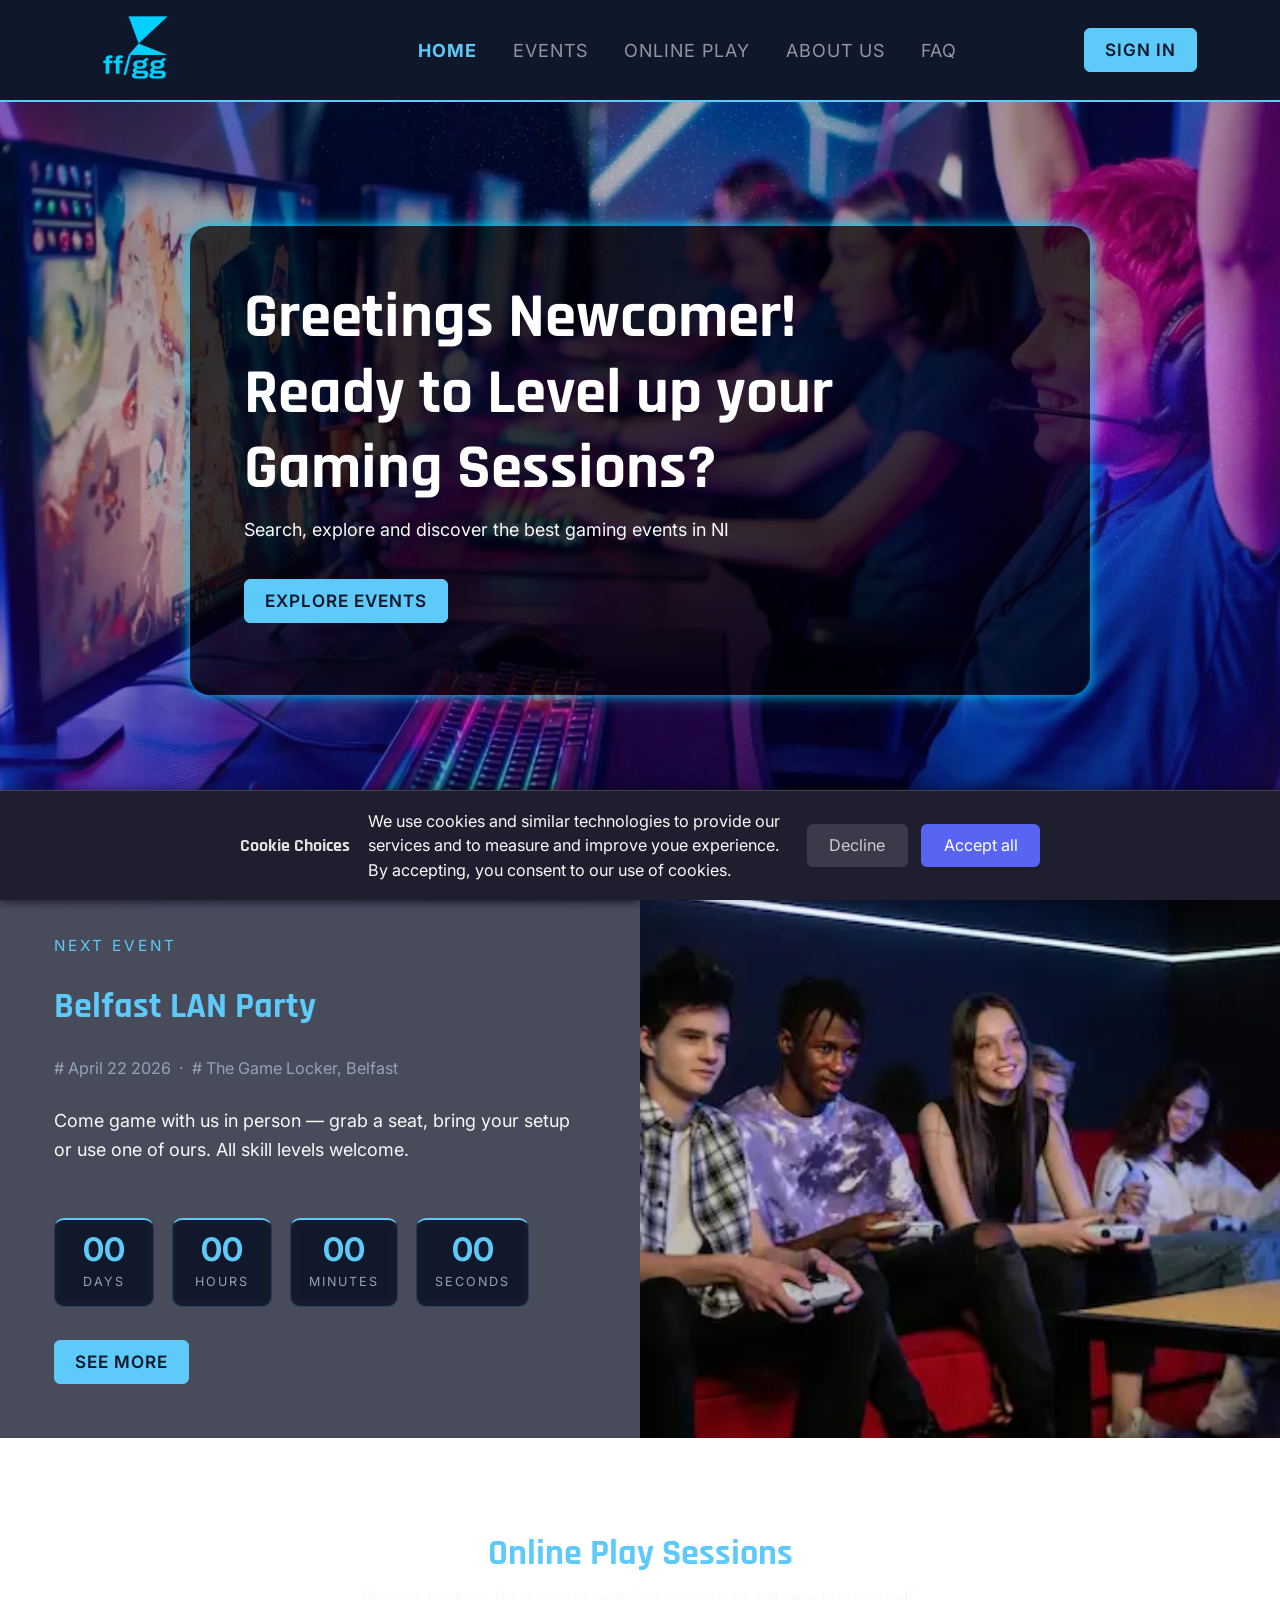
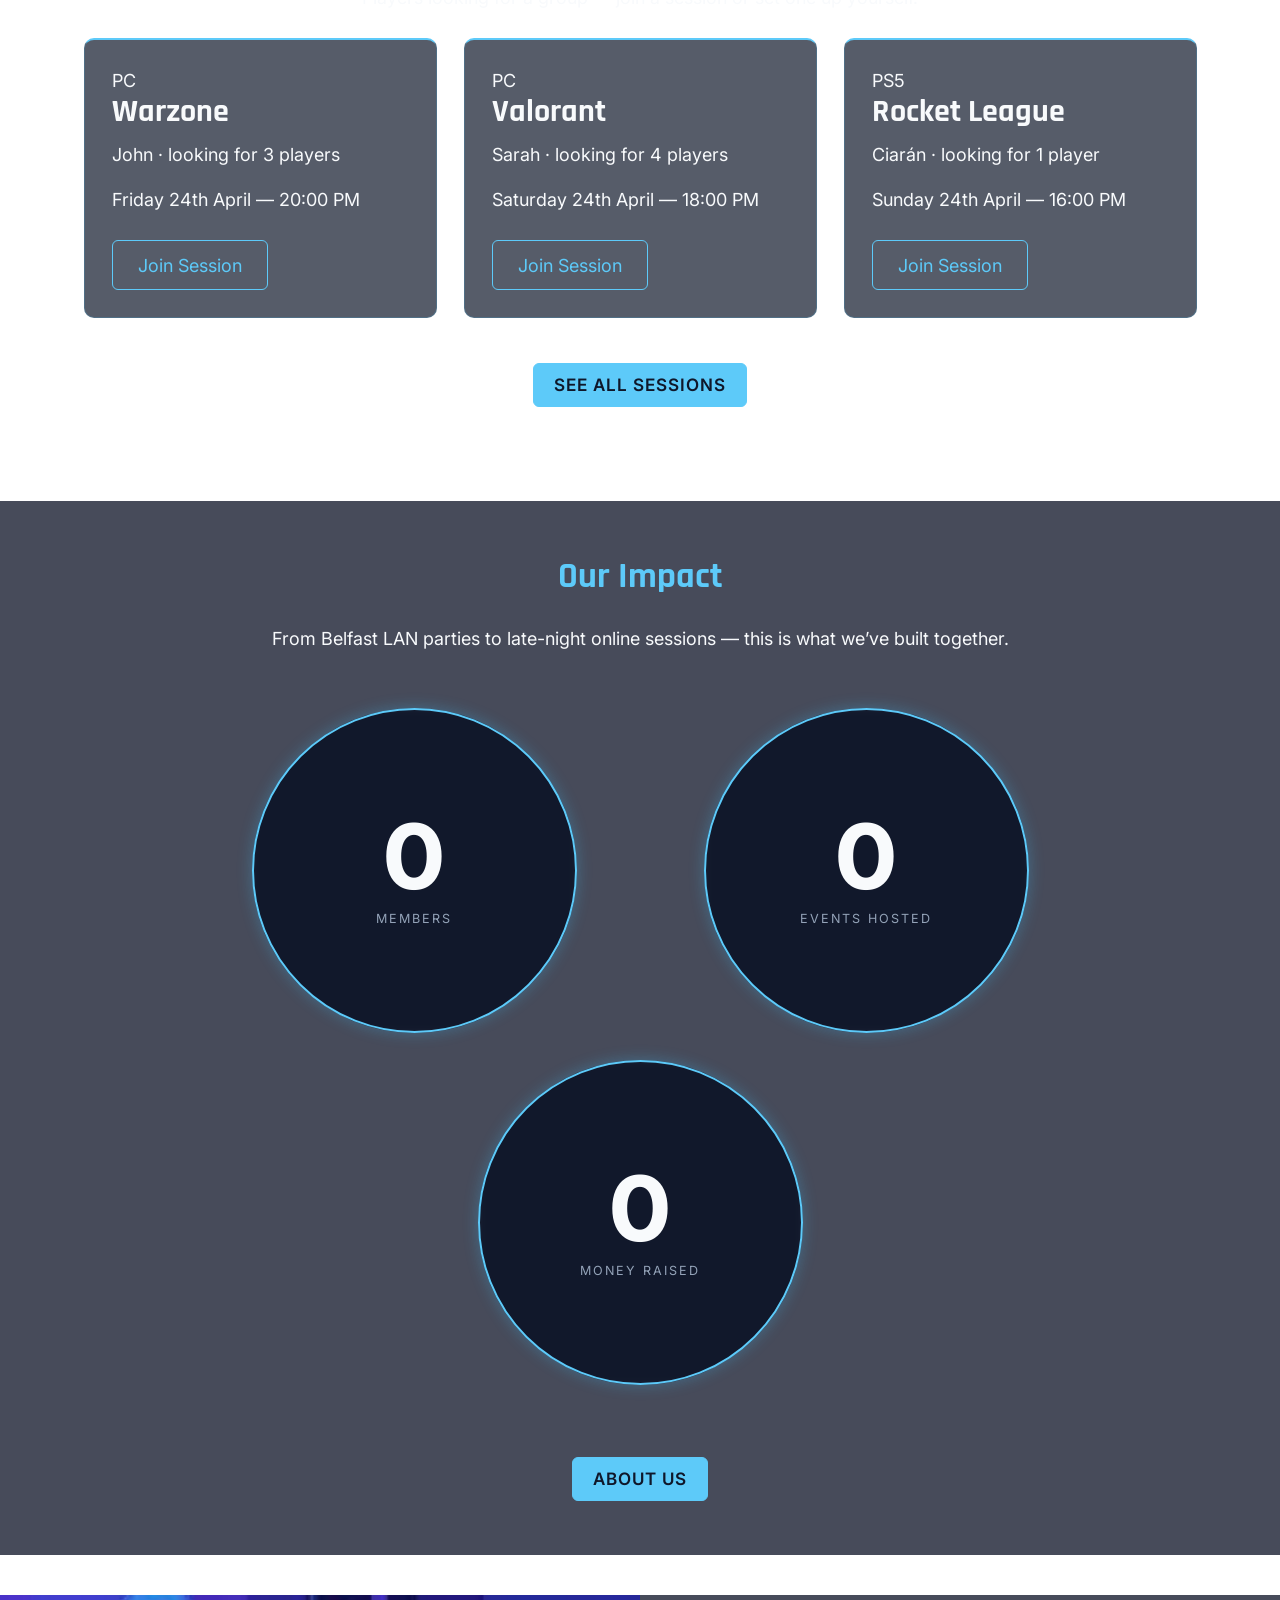
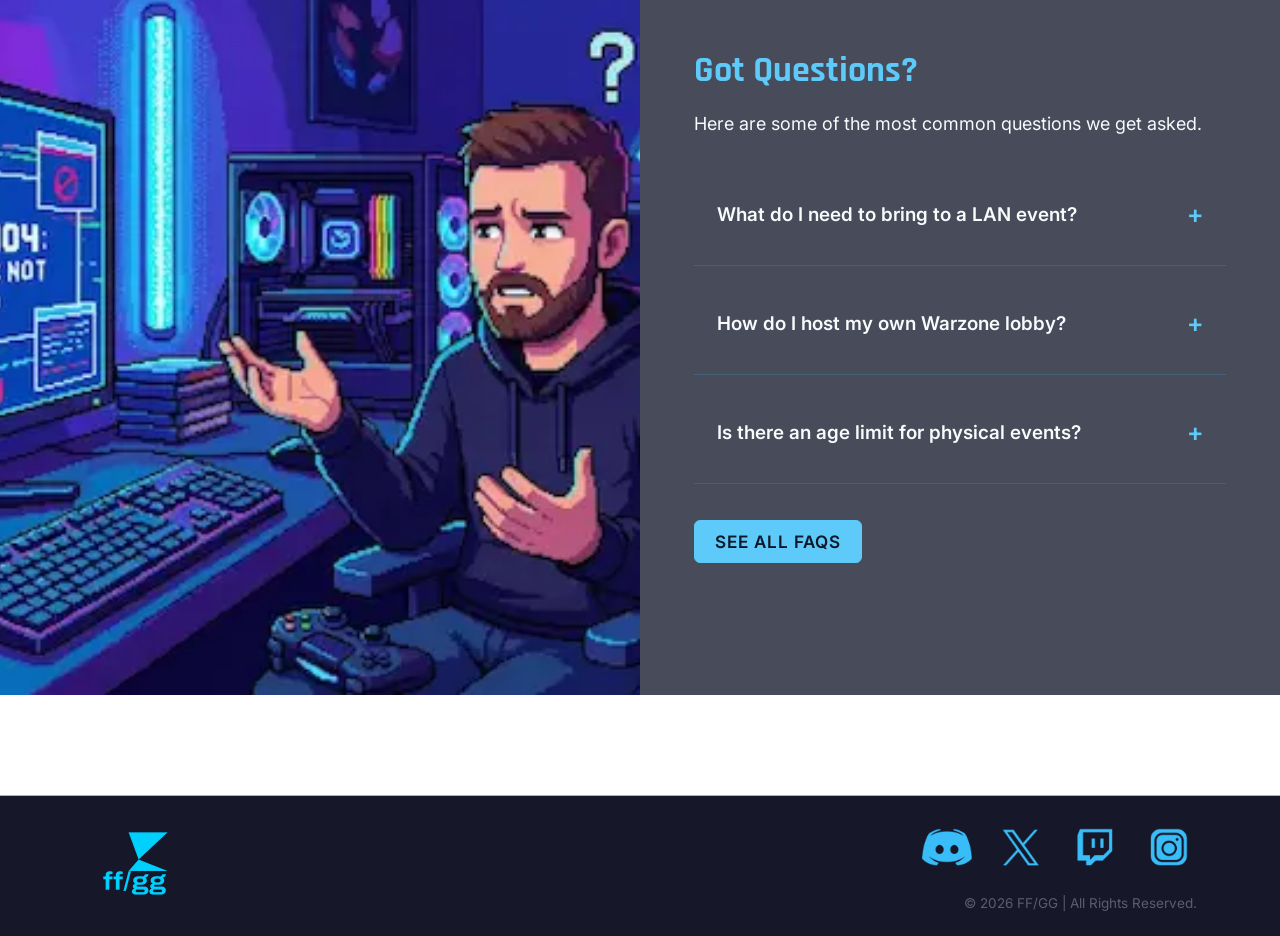
==== commit 6644c77f: "Updated online play preview section event details to match properly with first 3 events on display o" ====
--- a/index.html
+++ b/index.html
@@ -240,7 +240,7 @@
                 <span class="session-dot"></span>John · looking for 3 players
               </p>
               <p class="session-detail">
-                <span class="session-dot"></span>Friday 28th March — 8:00 PM
+                <span class="session-dot"></span>Friday 24th April — 20:00 PM
               </p>
               <a
                 href="online-play.html"
@@ -258,7 +258,7 @@
                 <span class="session-dot"></span>Sarah · looking for 4 players
               </p>
               <p class="session-detail">
-                <span class="session-dot"></span>Saturday 29th March — 6:00 PM
+                <span class="session-dot"></span>Saturday 24th April — 18:00 PM
               </p>
               <a
                 href="online-play.html"
@@ -276,7 +276,7 @@
                 <span class="session-dot"></span>Ciarán · looking for 1 player
               </p>
               <p class="session-detail">
-                <span class="session-dot"></span>Sunday 30th March — 4:00 PM
+                <span class="session-dot"></span>Sunday 24th April — 16:00 PM
               </p>
               <a
                 href="online-play.html"
--- a/css/stylesheet.css
+++ b/css/stylesheet.css
@@ -13,6 +13,13 @@
   --text-muted: #94a3b8;
   --text-faint: #64748b;
 
+  /* Fonts */
+  --font-heading: "Rajdhani", system-ui, sans-serif;
+  --font-body: "Inter", system-ui, sans-serif;
+  --font-weight-regular: 400;
+  --font-weight-semibold: 600;
+  --font-weight-bold: 700;
+
   --border-accent: 1px solid var(--accent);
   --border-accent-faint: 1px solid rgba(56, 189, 248, 0.2);
   --card-bg: rgba(15, 23, 42, 0.7);
@@ -27,7 +34,8 @@
   background-attachment: fixed; /* keeps bg fixed while page scrolls */
   background-size: cover;
 
-  font-family: "Inter", system-ui, sans-serif;
+  font-family: var(--font-body);
+  font-weight: var(--font-weight-regular);
 }
 
 p {
@@ -37,7 +45,8 @@
 h1,
 h2,
 h3 {
-  font-family: "Rajdhani", system-ui, sans-serif;
+  font-family: var(--font-heading);
+  font-weight: var(--font-weight-bold);
 }
 
 h2 {
@@ -367,7 +376,7 @@
 }
 
 /* press button on hover effect */
-.pressBtn:hover {
+.pressBtn:hover, .pressBtn:disabled {
   background-color: var(--bg-darkest);
   color: var(--accent);
   border: 1px solid var(--accent);
@@ -378,7 +387,7 @@
 #signUpPrompt {
   visibility: hidden;
   min-width: 250px;
-  margin-left: -125px;
+  margin-left: -160px;
   background-color: var(--bg-dark);
   border: 2px solid var(--accent);
   color: white;
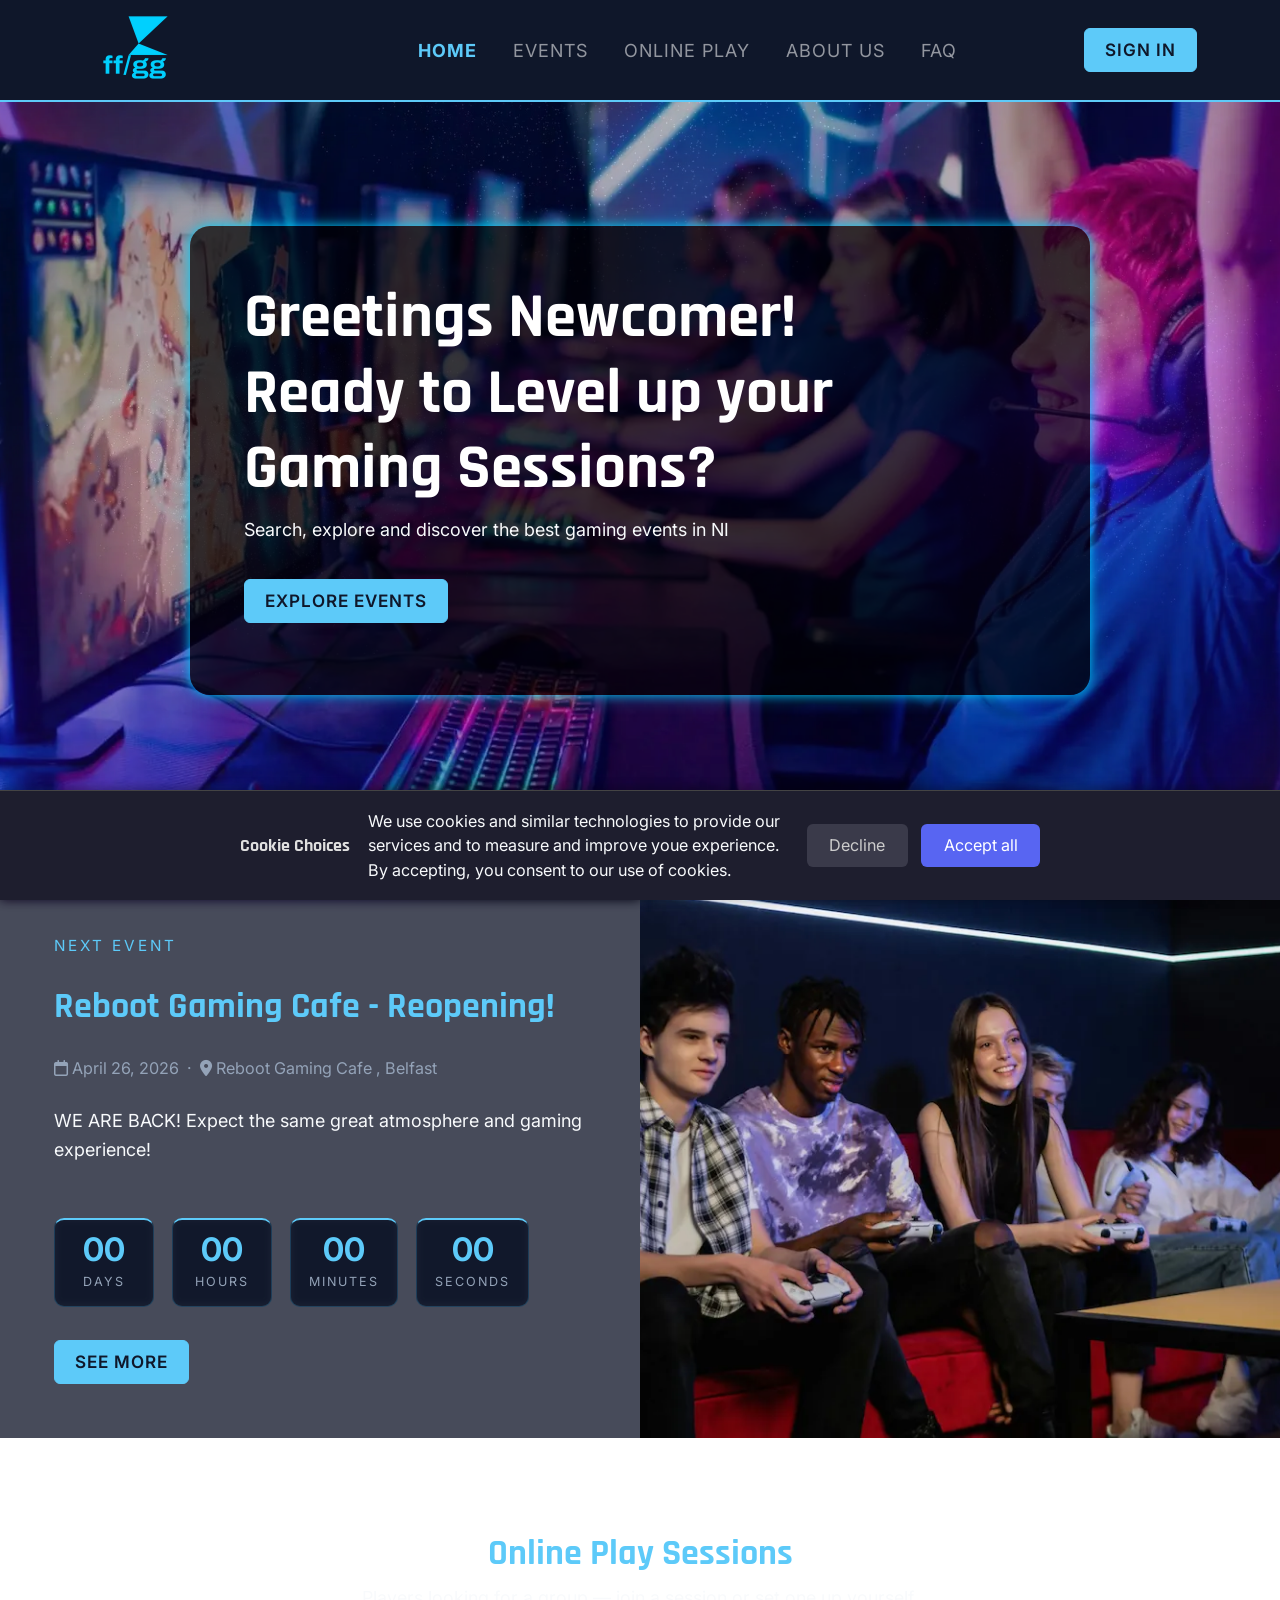
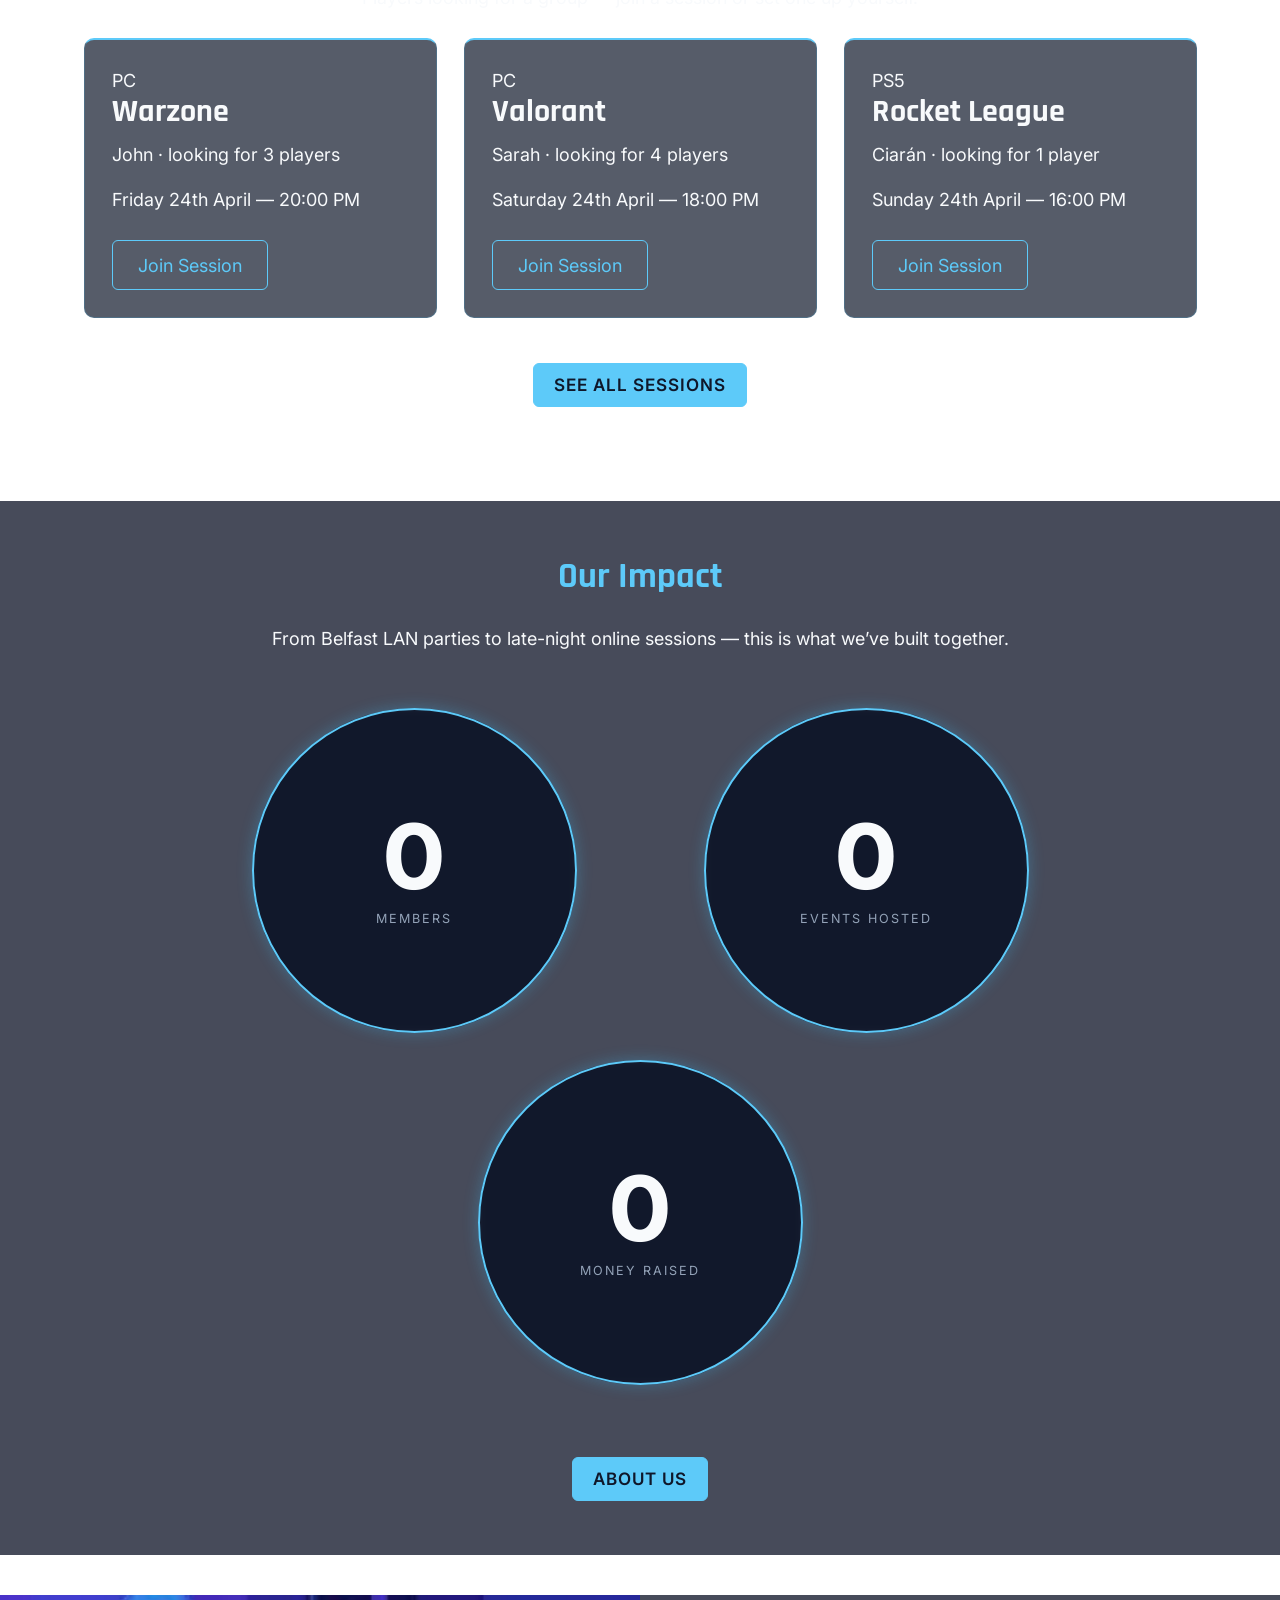
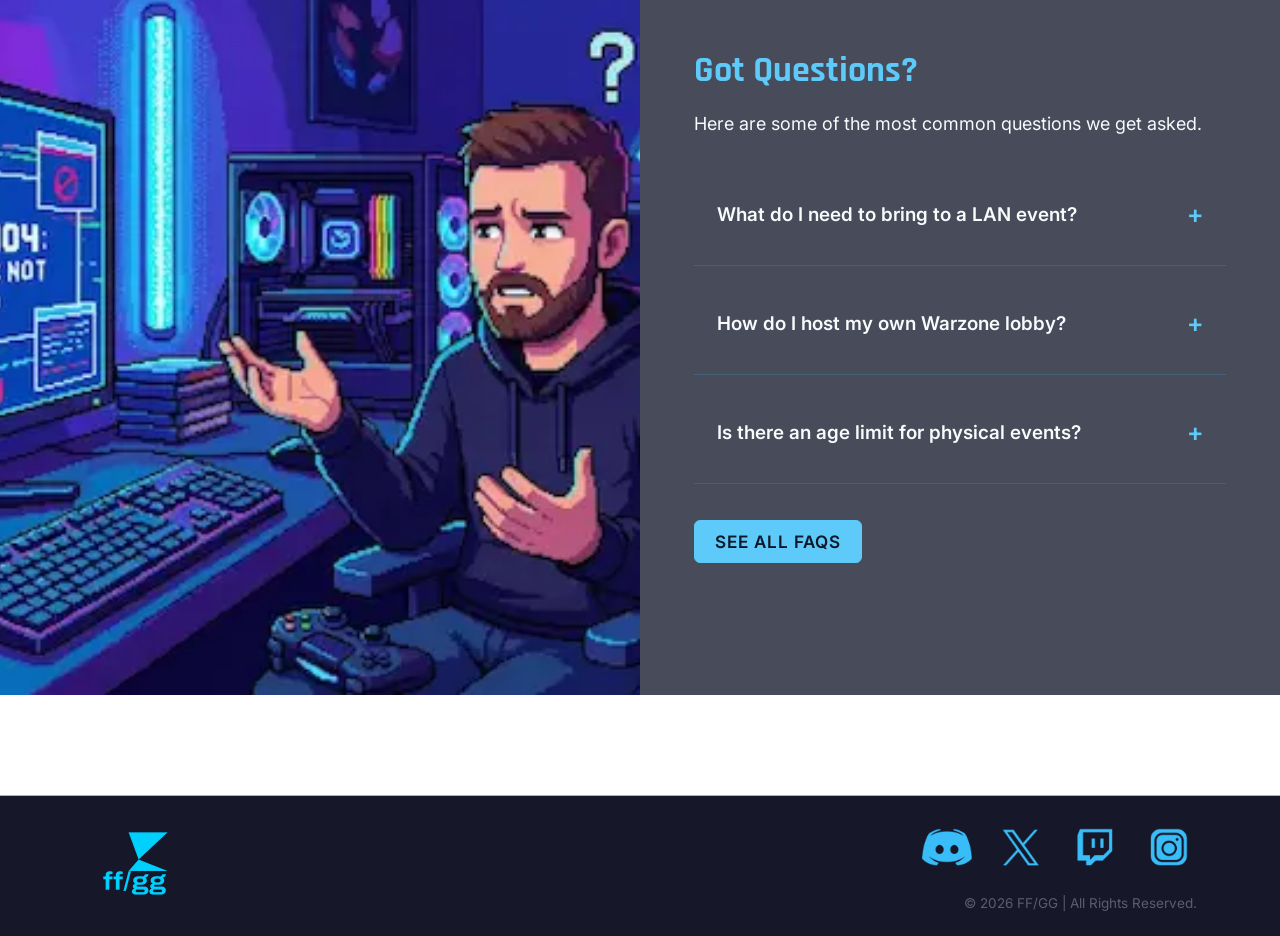
==== commit 5a83efee: "Added link for FontAwesome stylesheet import - added their icons for the events preview section. Cha" ====
--- a/index.html
+++ b/index.html
@@ -11,6 +11,10 @@
     <link
       href="https://fonts.googleapis.com/css2?family=Rajdhani:wght@400;600;700&family=Inter:wght@400;500&display=swap"
       rel="stylesheet"
+    />
+    <link
+      rel="stylesheet"
+      href="https://cdnjs.cloudflare.com/ajax/libs/font-awesome/6.5.0/css/all.min.css"
     />
   </head>
 
@@ -170,7 +174,9 @@
             <p class="events-preview-label">Next Event</p>
             <h2>Belfast LAN Party</h2>
             <p class="events-meta">
-              # 30th March 2026 &nbsp;·&nbsp; # The Game Locker, Belfast
+              <spanclass="fa-regular fa-calendar"></spanclass=> April 22, 2026
+              &nbsp;·&nbsp; <span class="fa-solid fa-location-dot"></span> The Game
+              Locker, Belfast
             </p>
             <p>
               Come game with us in person — grab a seat, bring your setup or use
--- a/css/stylesheet.css
+++ b/css/stylesheet.css
@@ -376,7 +376,7 @@
 }
 
 /* press button on hover effect */
-.pressBtn:hover, .pressBtn:disabled {
+.pressBtn:hover {
   background-color: var(--bg-darkest);
   color: var(--accent);
   border: 1px solid var(--accent);
@@ -387,7 +387,7 @@
 #signUpPrompt {
   visibility: hidden;
   min-width: 250px;
-  margin-left: -160px;
+  margin-left: -125px;
   background-color: var(--bg-dark);
   border: 2px solid var(--accent);
   color: white;
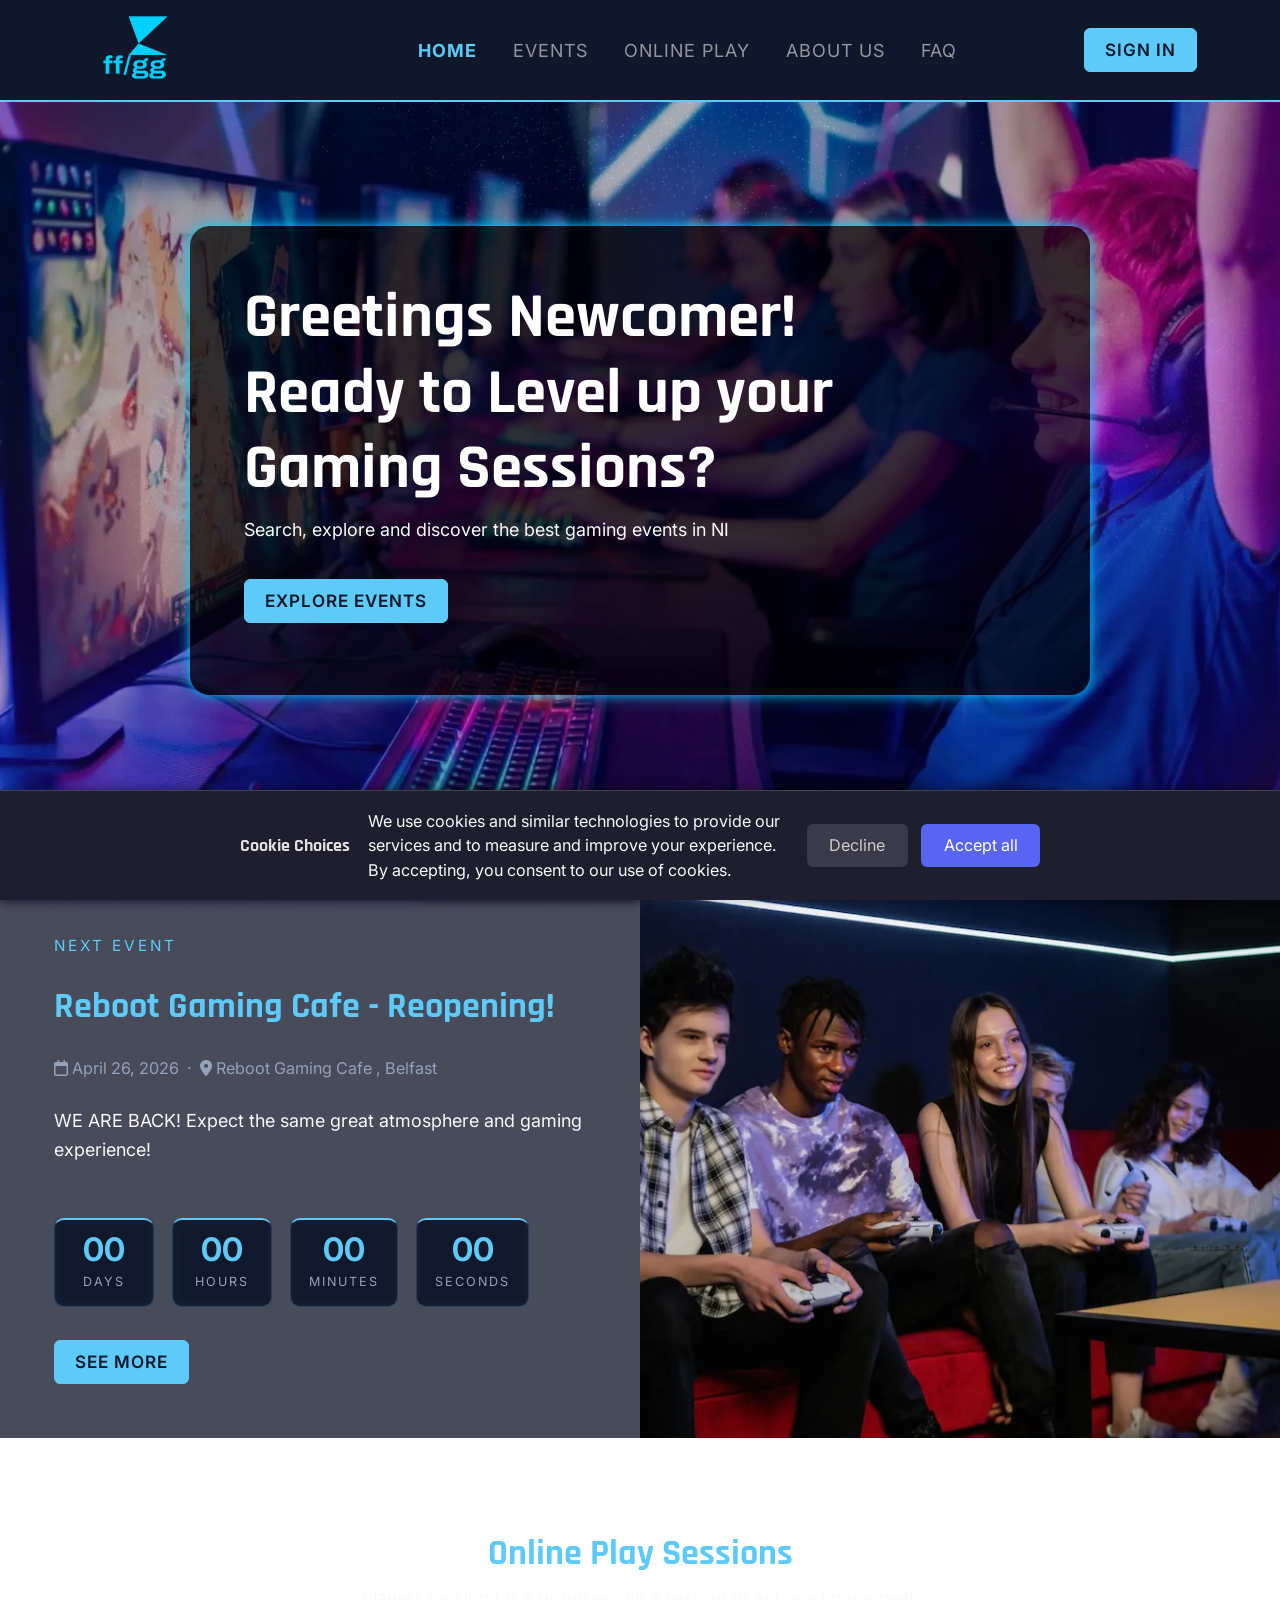
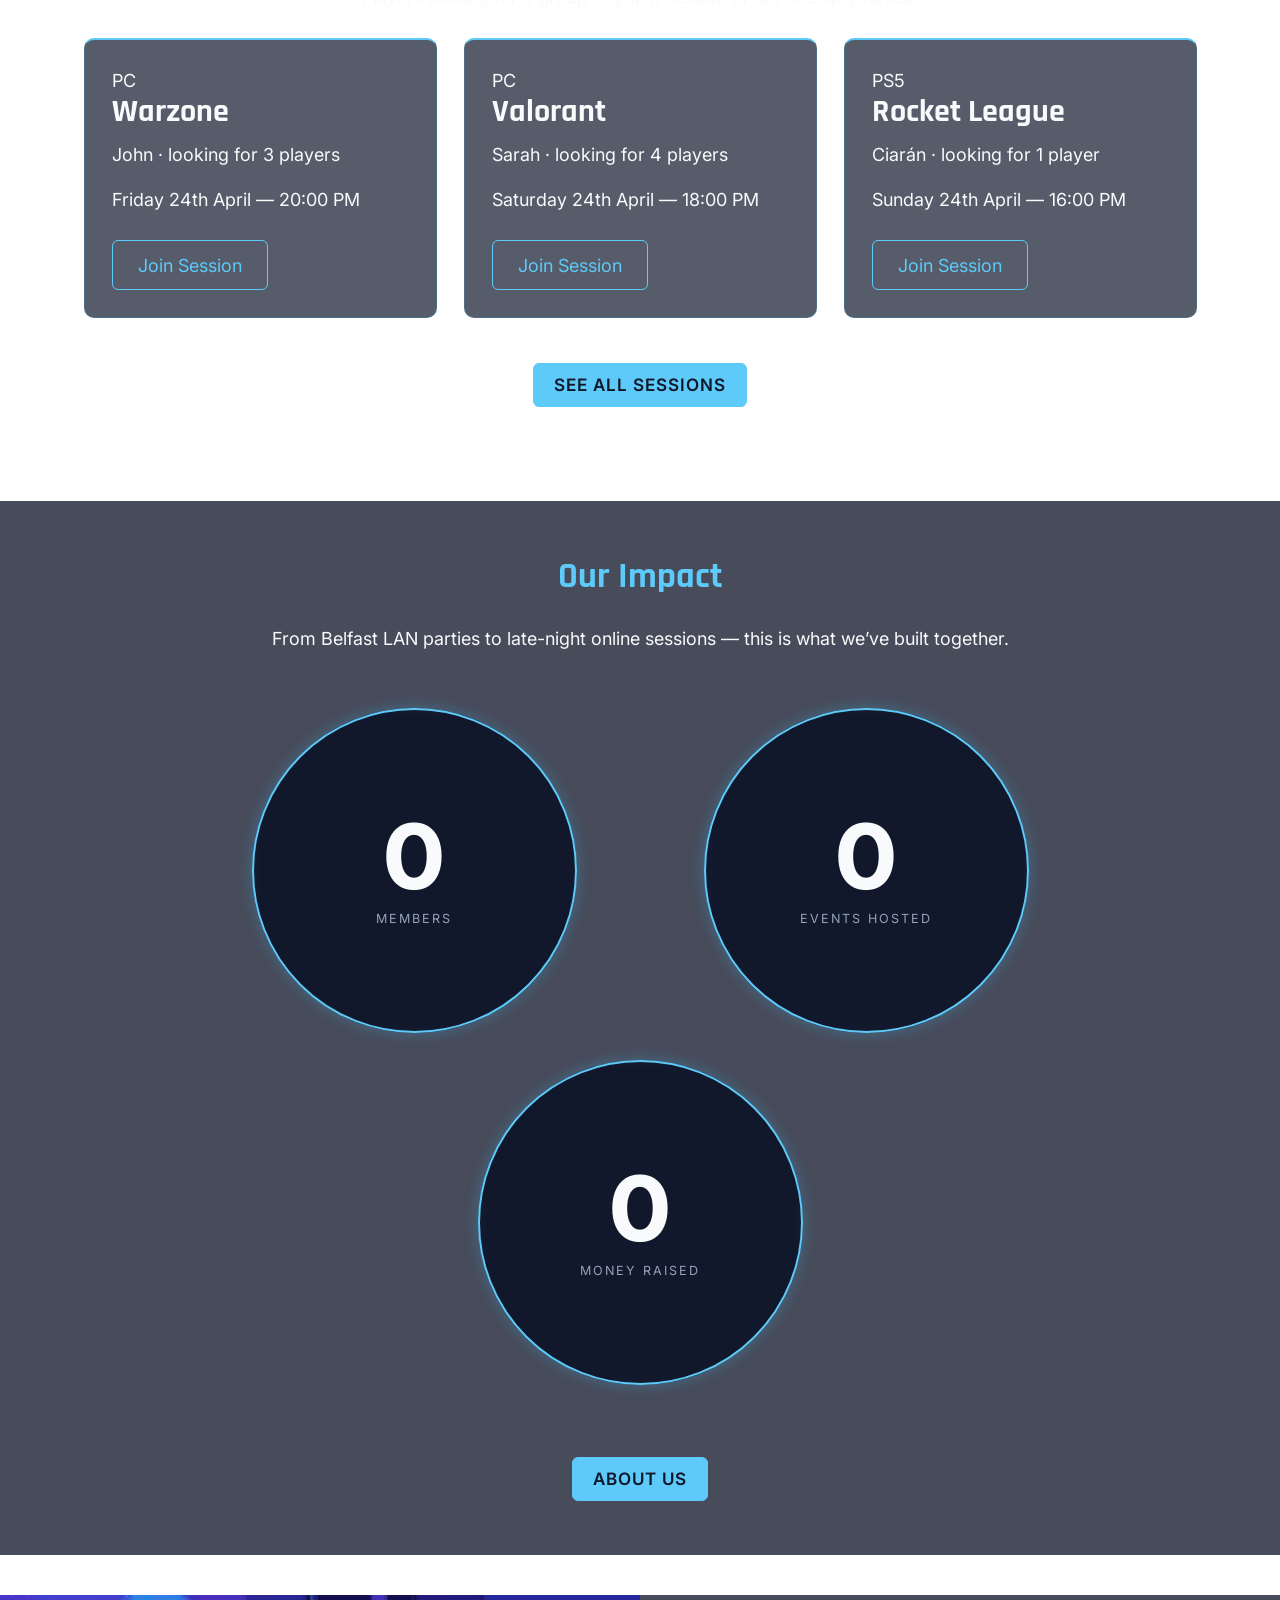
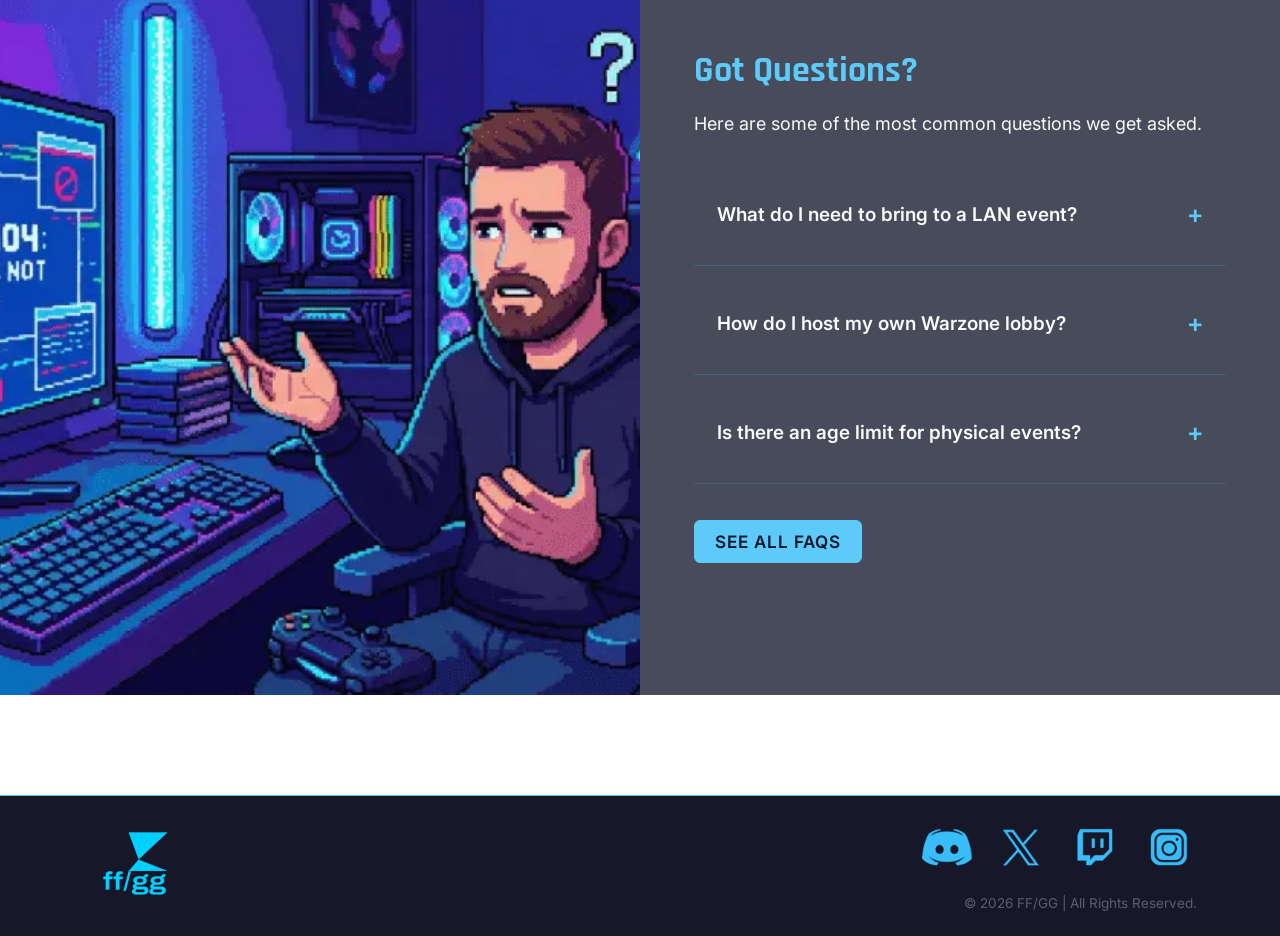
==== commit 83a9d544: "This idiot can't spell 'your'." ====
--- a/index.html
+++ b/index.html
@@ -412,7 +412,7 @@
         <h3>Cookie Choices</h3>
         <p>
           We use cookies and similar technologies to provide our services and to
-          measure and improve youe experience. By accepting, you consent to our
+          measure and improve your experience. By accepting, you consent to our
           use of cookies.
         </p>
         <div class="cookie-buttons">
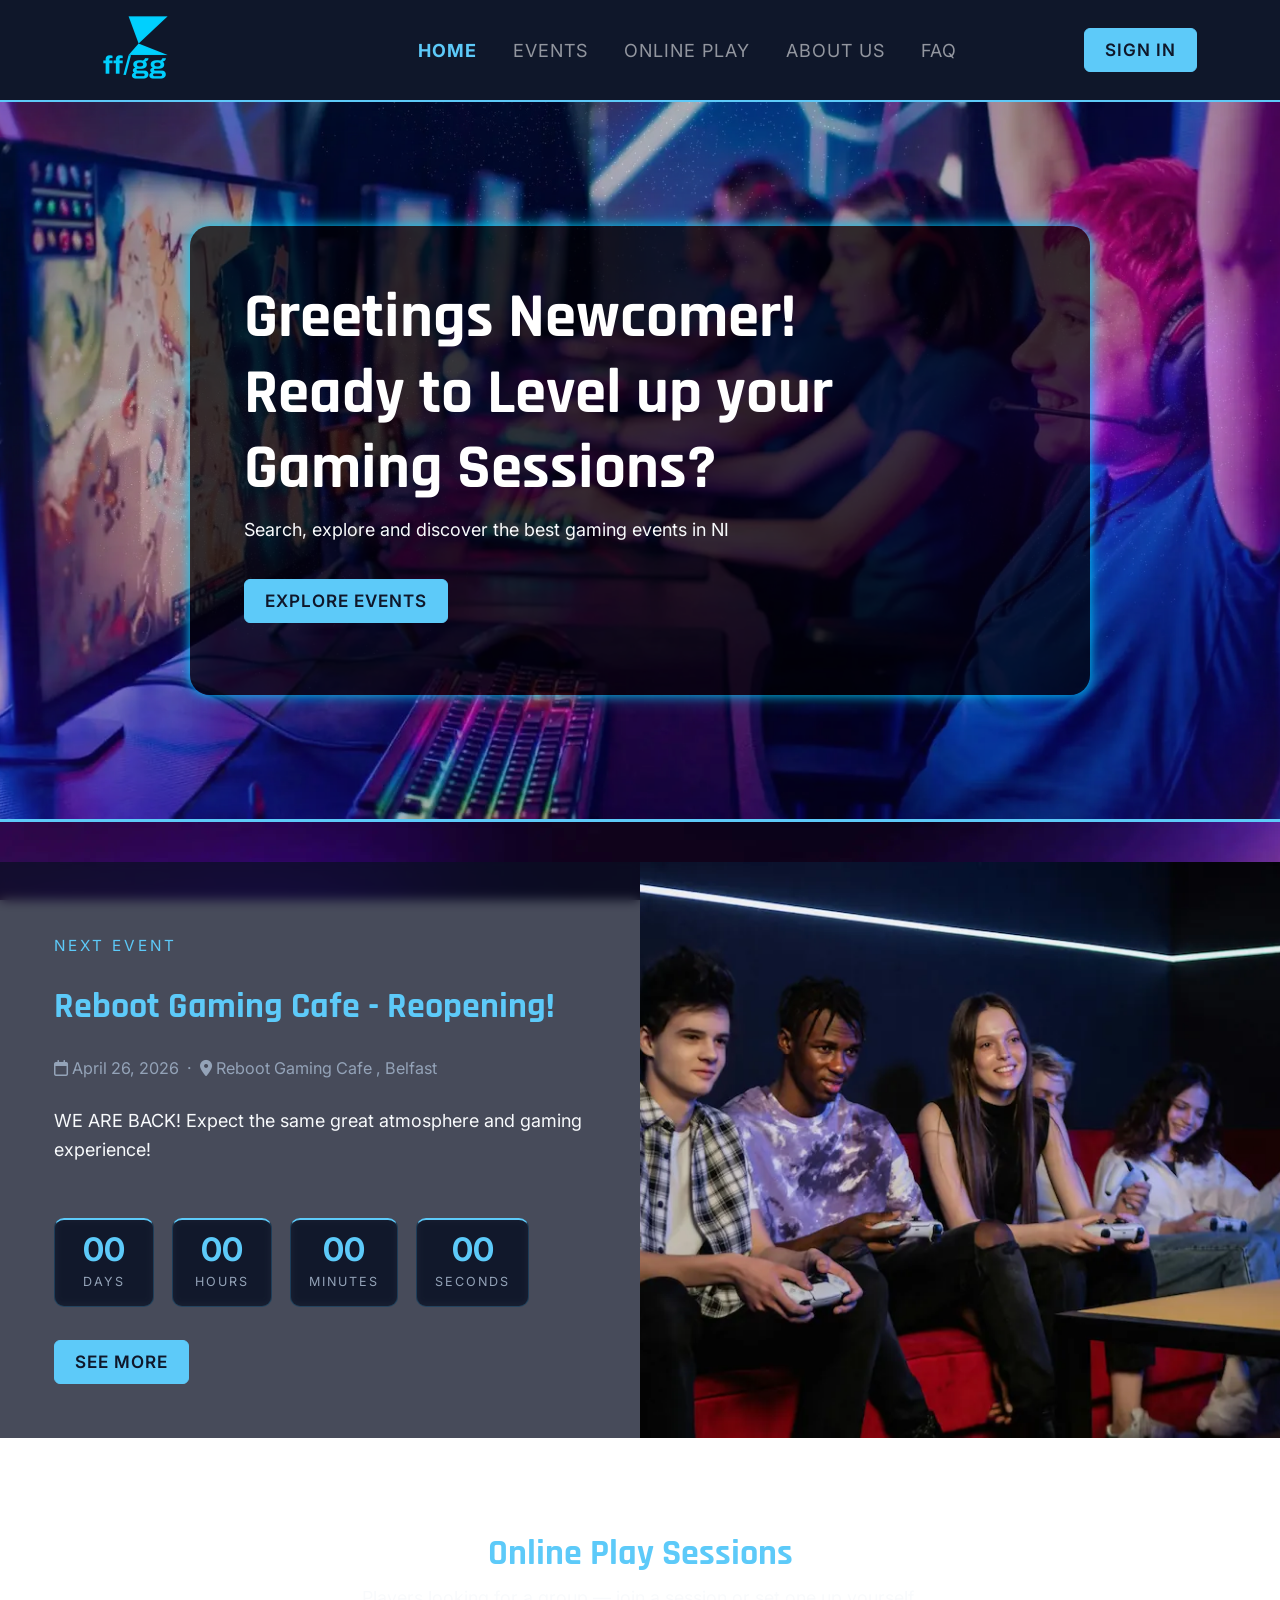
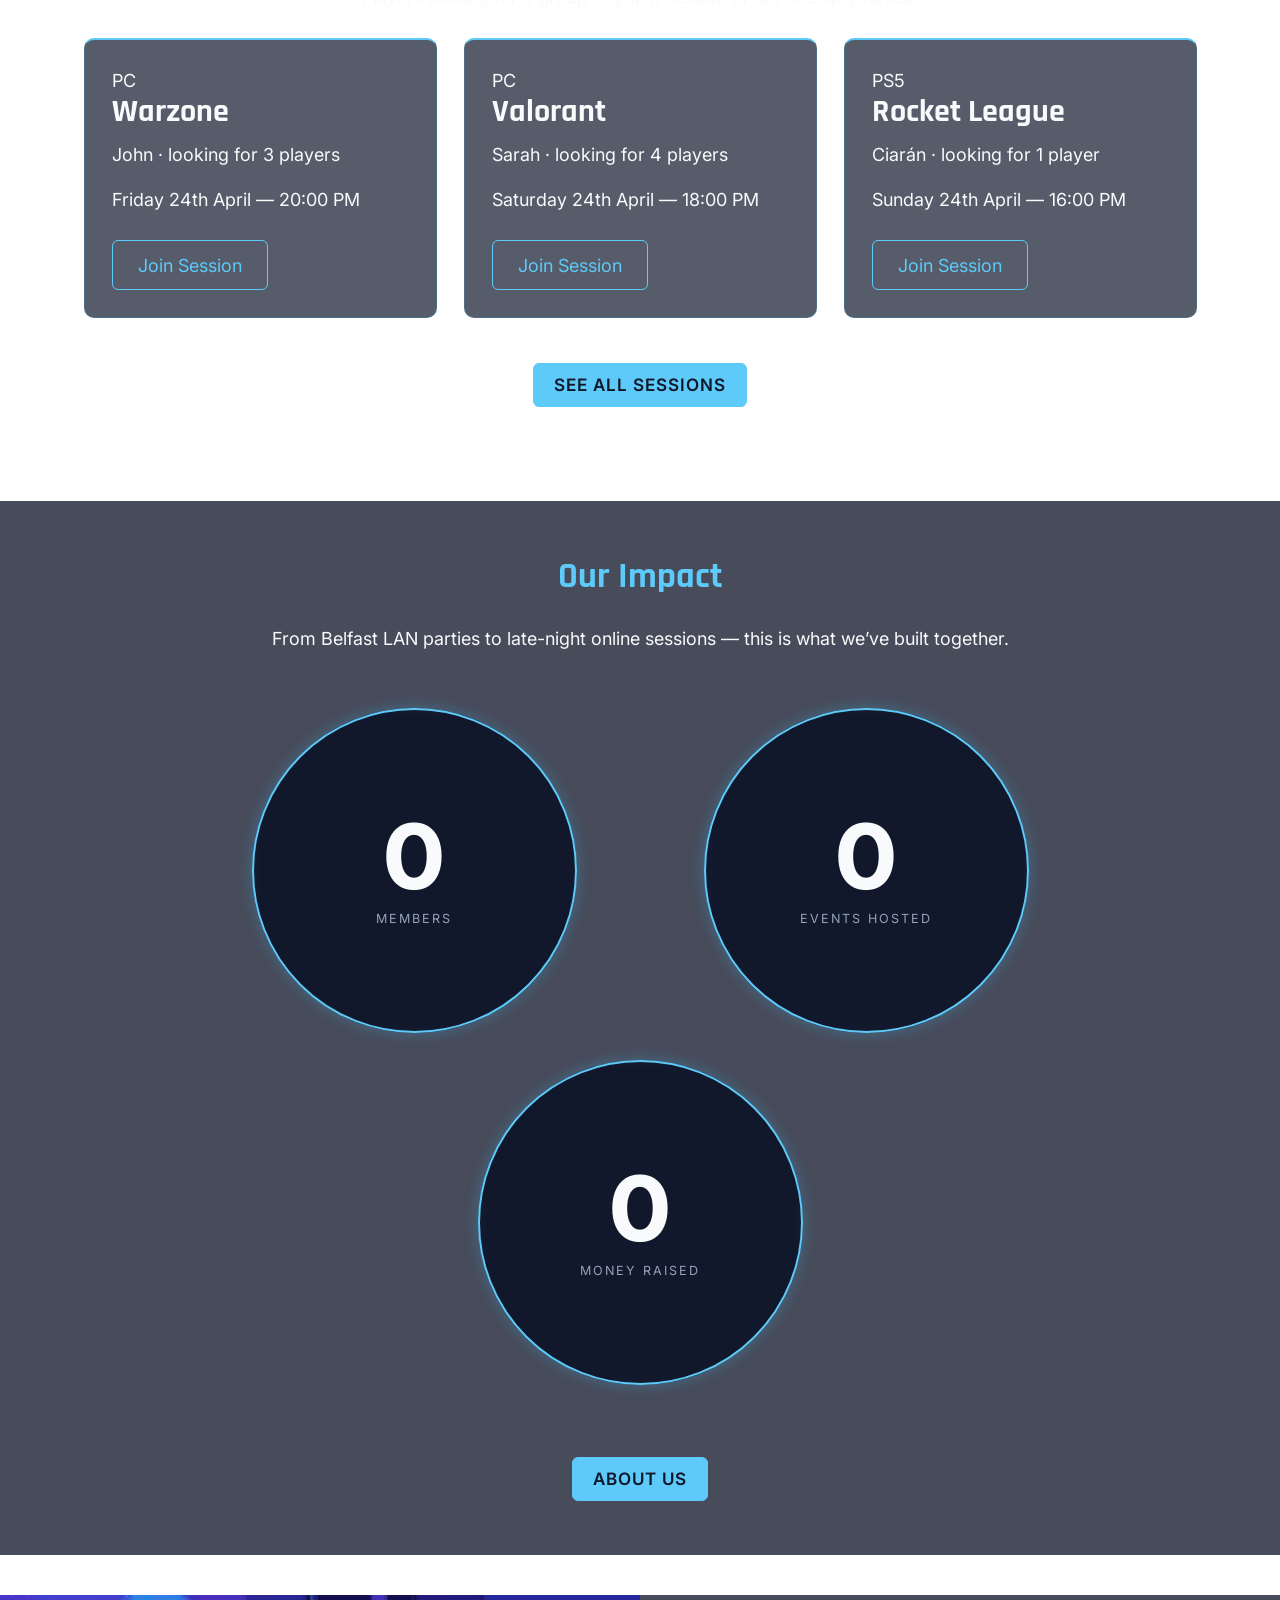
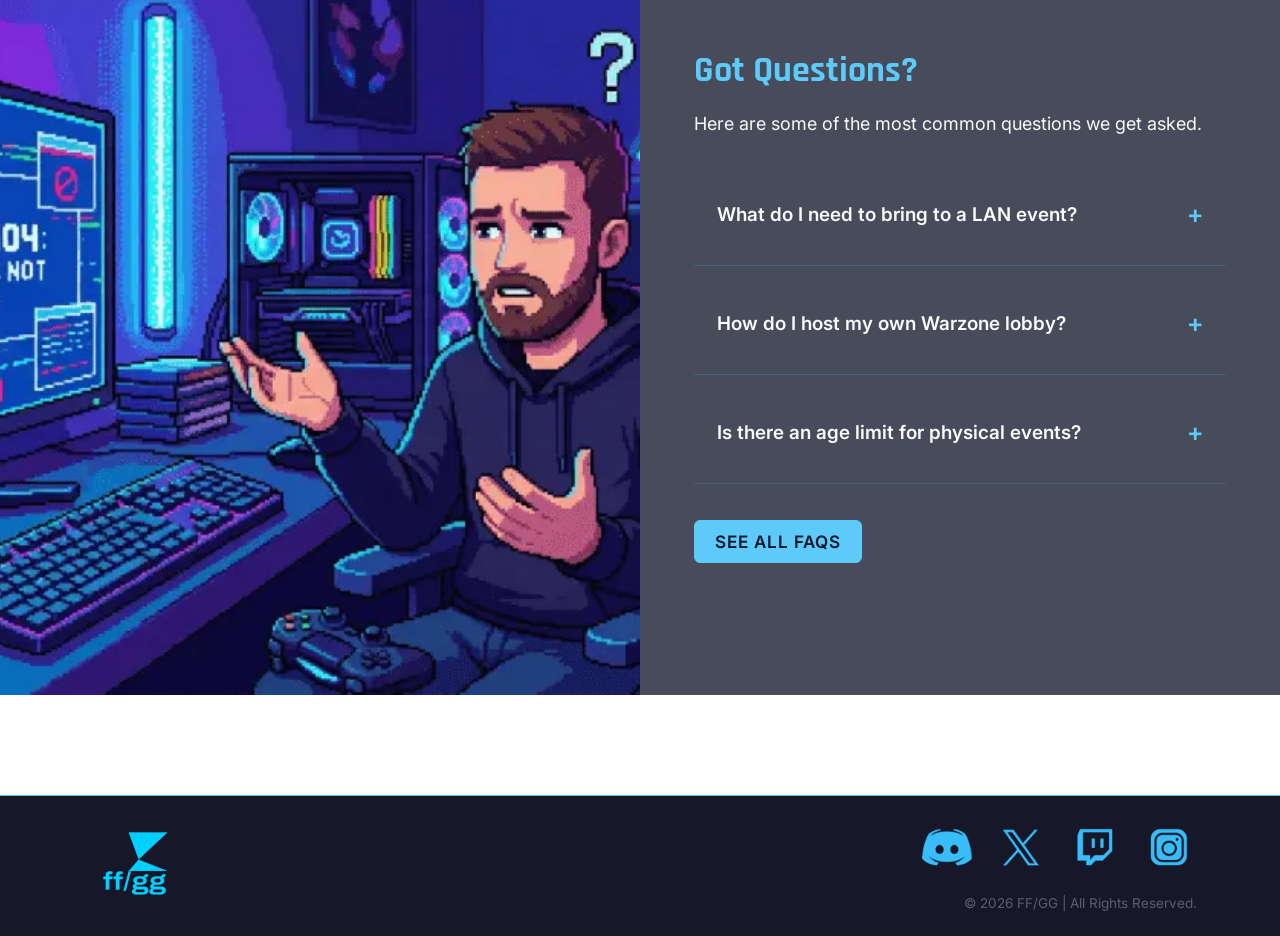
==== commit dd4a887f: "ff/gg added to landing page, instead of saying 'homepage'" ====
--- a/index.html
+++ b/index.html
@@ -1,22 +1,26 @@
-<!doctype html>
-<html lang="en">
-  <head>
-    <meta charset="UTF-8" />
-    <meta name="viewport" content="width=device-width, initial-scale=1.0" />
-    <title>Homepage</title>
-
-    <link rel="icon" type="image/png" href="images/favicon.png" />
-    <link rel="stylesheet" href="css/bootstrap.min.css" />
-    <link rel="stylesheet" href="css/stylesheet.css" />
-    <link
-      href="https://fonts.googleapis.com/css2?family=Rajdhani:wght@400;600;700&family=Inter:wght@400;500&display=swap"
-      rel="stylesheet"
-    />
-    <link
-      rel="stylesheet"
-      href="https://cdnjs.cloudflare.com/ajax/libs/font-awesome/6.5.0/css/all.min.css"
-    />
-  </head>
+  <!doctype html>
+  <html lang="en">
+    <head>
+      <meta charset="UTF-8" />
+      <meta name="viewport" content="width=device-width, initial-scale=1.0" />
+      <title>ff/gg</title>
+
+      <link rel="icon" type="image/png" href="images/favicon.png" />
+    
+      <!-- Preconnect hints suggested by lighthouse to improve performance-->
+  <link rel="preconnect" href="https://cdn.jsdelivr.net">
+  <link rel="preconnect" href="https://cdnjs.cloudflare.com">
+  <link rel="preconnect" href="https://fonts.googleapis.com">
+  <link rel="preconnect" href="https://fonts.gstatic.com" crossorigin>
+
+  <!-- Stylesheets -->
+  <link href="https://cdn.jsdelivr.net/npm/bootstrap@5.3.3/dist/css/bootstrap.min.css" rel="stylesheet">
+  <link rel="stylesheet" href="css/stylesheet.css" />
+  <link href="https://fonts.googleapis.com/css2?family=Rajdhani:wght@400;600;700&family=Inter:wght@400;500&display=swap" rel="stylesheet" />
+  <link rel="stylesheet" href="https://cdnjs.cloudflare.com/ajax/libs/font-awesome/6.5.0/css/all.min.css" />
+</head>
+
+    </head>
 
   <body>
     <!-- NAVBAR - navbar-expand-lg: collapses to hamburger below lg breakpoint -->
@@ -75,9 +79,9 @@
             >
               Sign In
             </button>
+            <div id="accOverlay"></div>
             <div id="accMenu" role="region" aria-labelledby="accButton">
-              <!-- TODO: create JS to collect user details and store locally -->
-              <form onsubmit="return saveDetails();">
+              <form onsubmit="return saveDetails();"novalidate>
                 <label for="username">Username</label>
                 <input
                   type="text"
@@ -85,7 +89,11 @@
                   class="form-control"
                   name="username"
                   aria-describedby="usernameErr"
-                />
+                  minlength="4"
+                />
+                <small id="usernameHint" class="form-text">
+  At least 4 characters
+</small>
                 <span id="usernameErr" class="hidden-error" role="alert"
                   >Please enter a username</span
                 >
@@ -97,7 +105,12 @@
                   class="form-control"
                   name="password"
                   aria-describedby="passwordErr"
-                />
+                  minlength="8"
+                />
+
+                <small id="passwordHint" class="form-text">
+  8+ chars, uppercase, number & symbol
+</small>
                 <span id="passwordErr" class="hidden-error" role="alert"
                   >Password must be at least 6 characters</span
                 >
@@ -174,7 +187,7 @@
             <p class="events-preview-label">Next Event</p>
             <h2>Belfast LAN Party</h2>
             <p class="events-meta">
-              <spanclass="fa-regular fa-calendar"></spanclass=> April 22, 2026
+              <span class="fa-regular fa-calendar"></span> April 22, 2026
               &nbsp;·&nbsp; <span class="fa-solid fa-location-dot"></span> The Game
               Locker, Belfast
             </p>
@@ -497,8 +510,8 @@
       </div>
     </footer>
 
-    <script src="js/jquery-3.7.1.min.js"></script>
-    <script src="js/bootstrap.bundle.min.js"></script>
+    <script src="https://cdn.jsdelivr.net/npm/jquery@3.7.1/dist/jquery.min.js"></script>
+    <script src="https://cdn.jsdelivr.net/npm/bootstrap@5.3.3/dist/js/bootstrap.bundle.min.js"></script>
     <script src="js/script.js"></script>
   </body>
 </html>
--- a/css/stylesheet.css
+++ b/css/stylesheet.css
@@ -207,7 +207,7 @@
   }
 }
 
-/* Glowing border effect */
+/* Shared glowing border effect */
 
 .glow {
   box-shadow: 0 0 20px rgba(56, 189, 248, 0.8);
@@ -228,6 +228,31 @@
   z-index: 200; /* sits above all other content */
 }
 
+@media (max-width: 991px) {
+  #accMenu {
+    position: fixed;
+    top: 50%;
+    left: 50%;
+    transform: translate(-50%, -50%);
+    width: 280px;
+  }
+}
+
+/* adding an overlay on mobile so it's clear menus pop up is 
+main interactive feature*/
+@media (max-width: 991px) {
+  #accOverlay {
+    display: none;
+    position: fixed;
+    top: 0;
+    left: 0;
+    width: 100%;
+    height: 100%;
+    background-color: rgba(0, 0, 0, 0.5);
+    z-index: 199;
+  }
+}
+
 #accMenu.open {
   display: block;
 }
@@ -246,6 +271,20 @@
   color: var(--error);
   font-size: 12px;
   margin-top: 3px;
+  display: block;
+}
+
+#usernameErr.hidden-error,
+#passwordErr.hidden-error {
+  display: none;
+}
+
+#passwordHint {
+  color: var(--accent);
+}
+
+#usernameHint {
+  color: var(--accent);
 }
 
 /* ── HERO BANNER ── */
